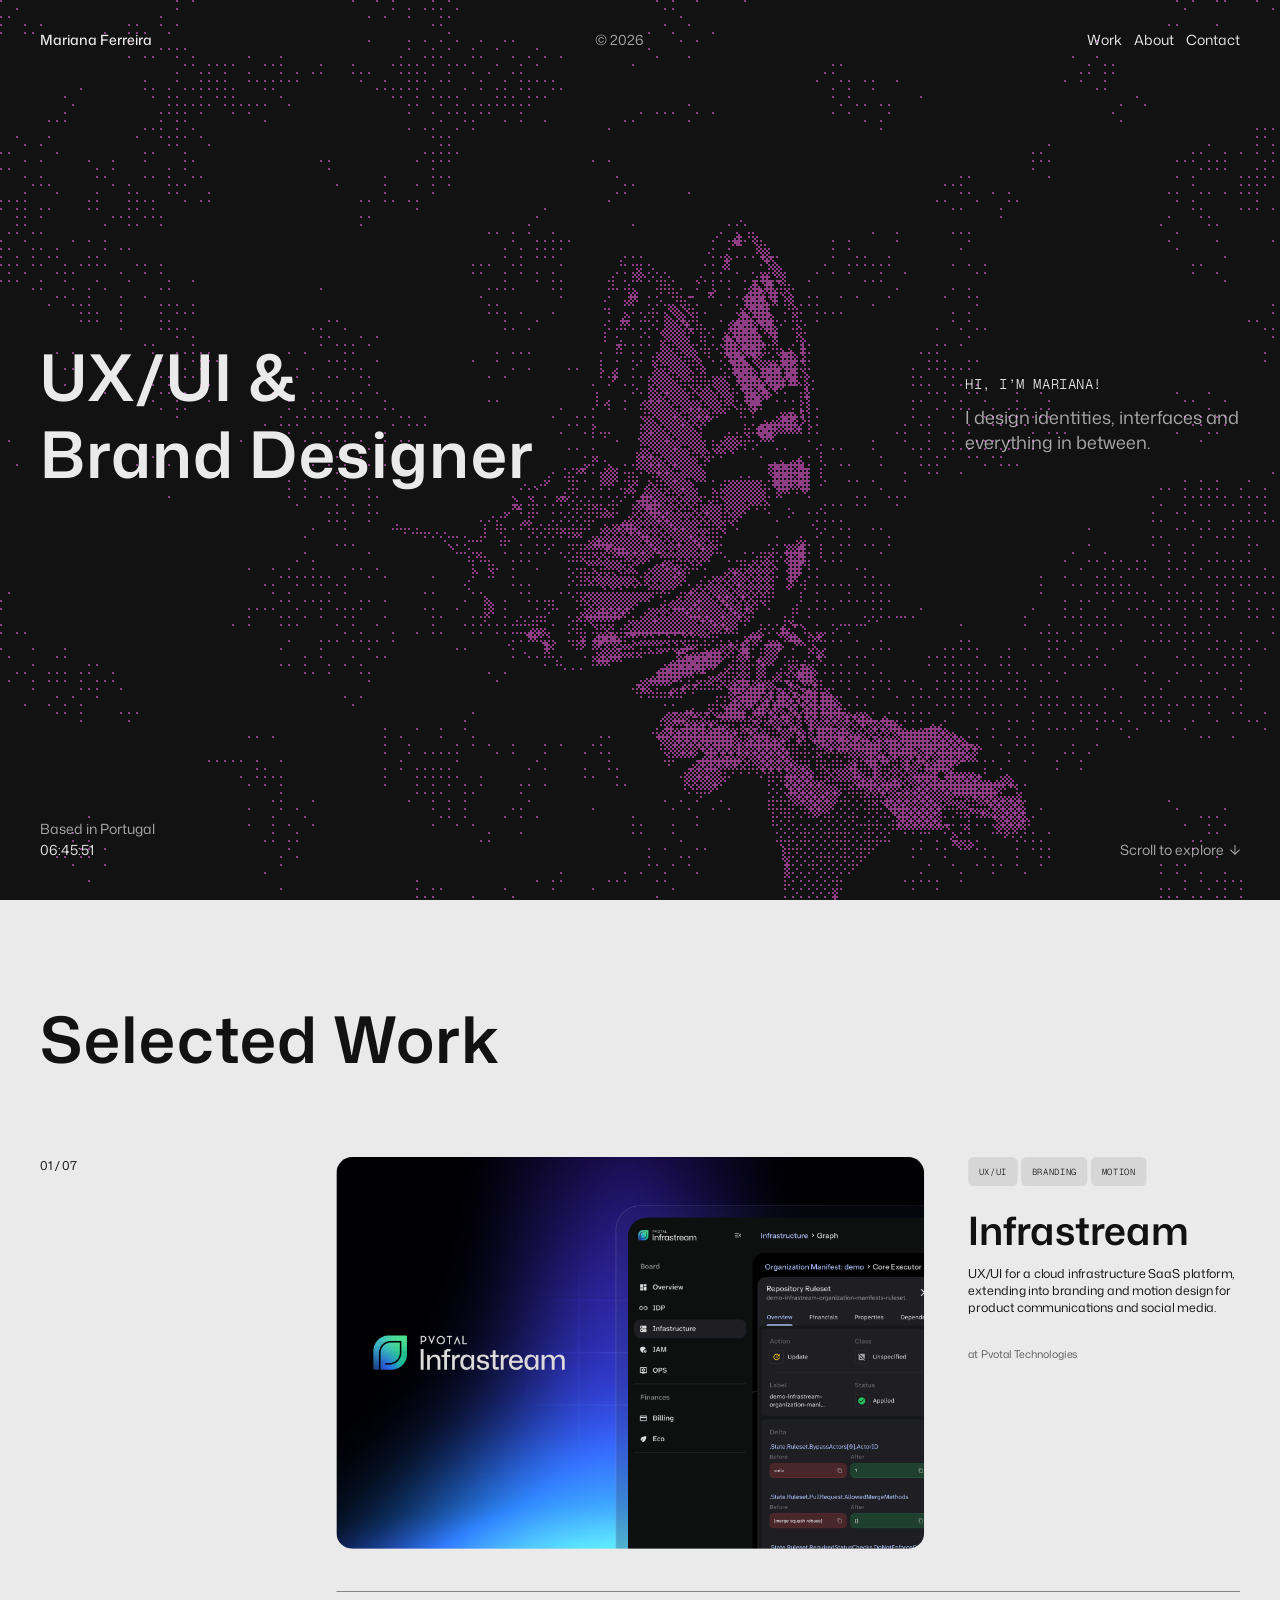
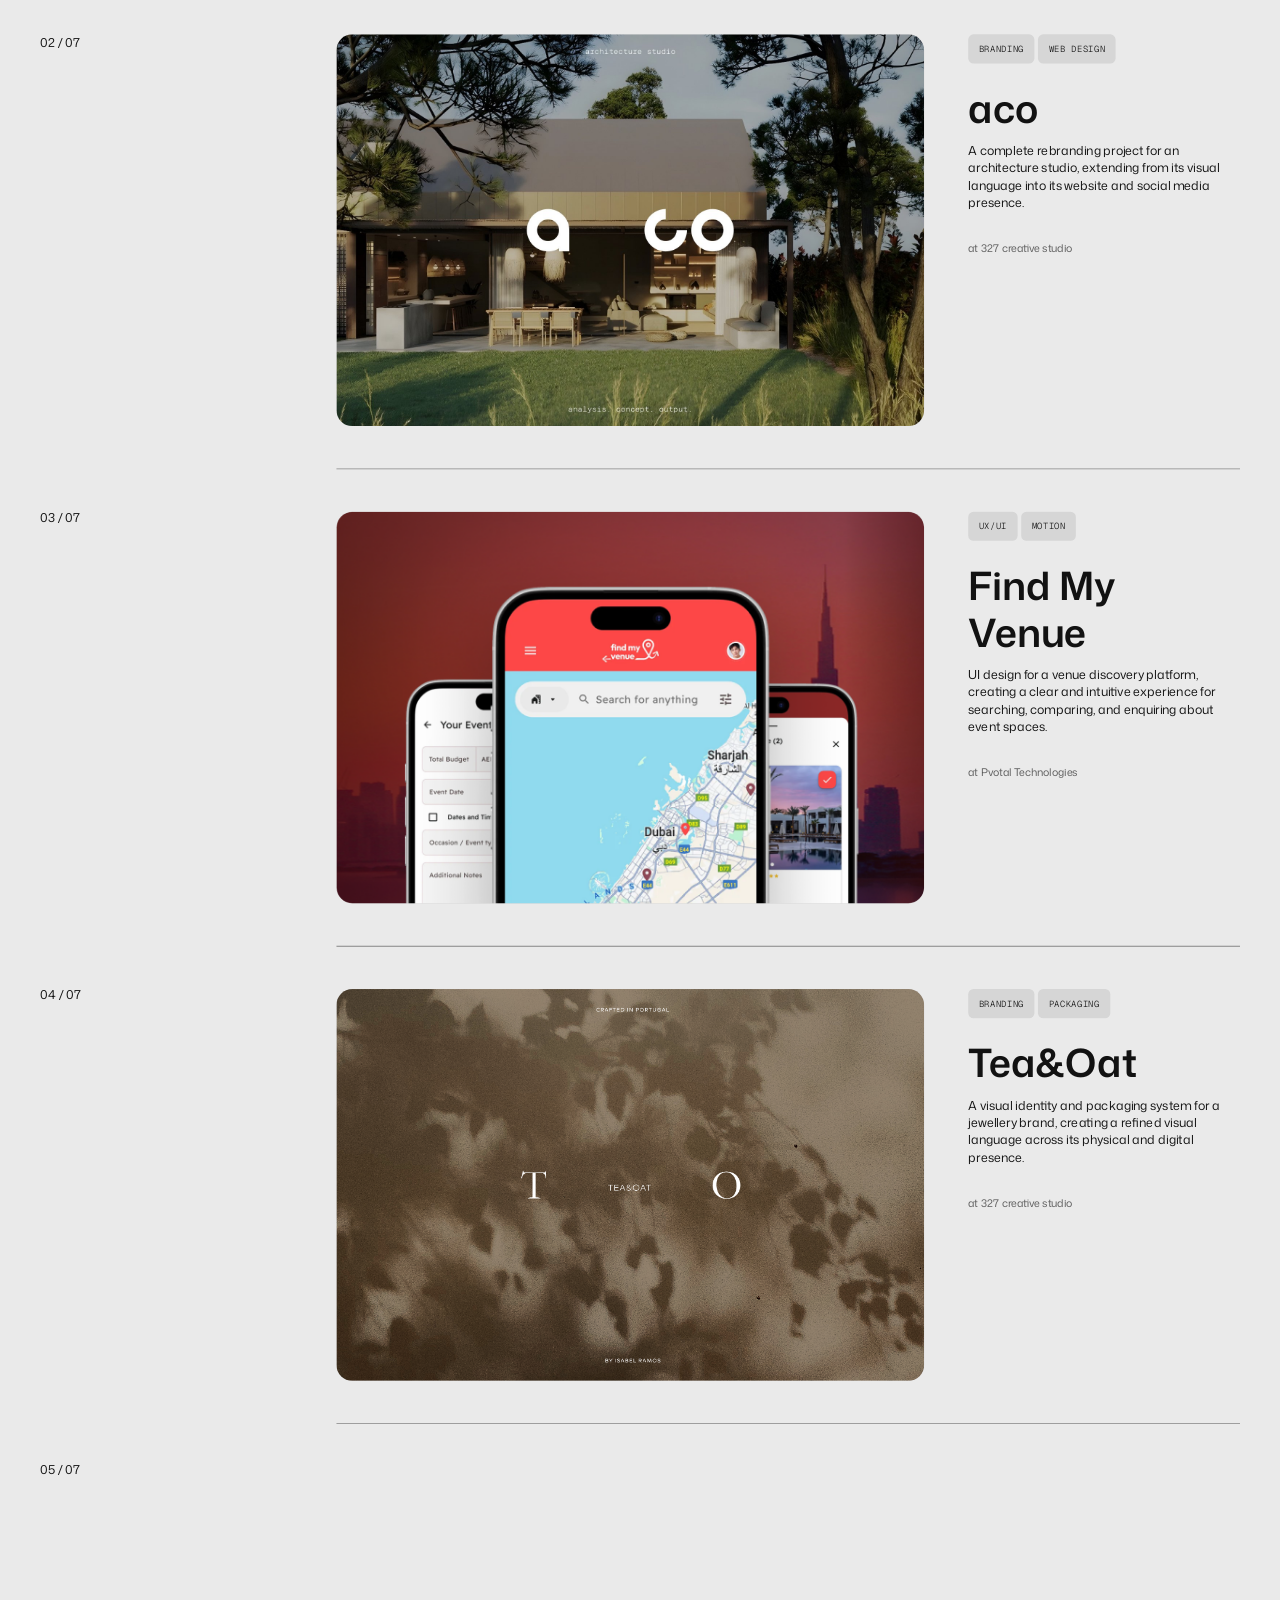
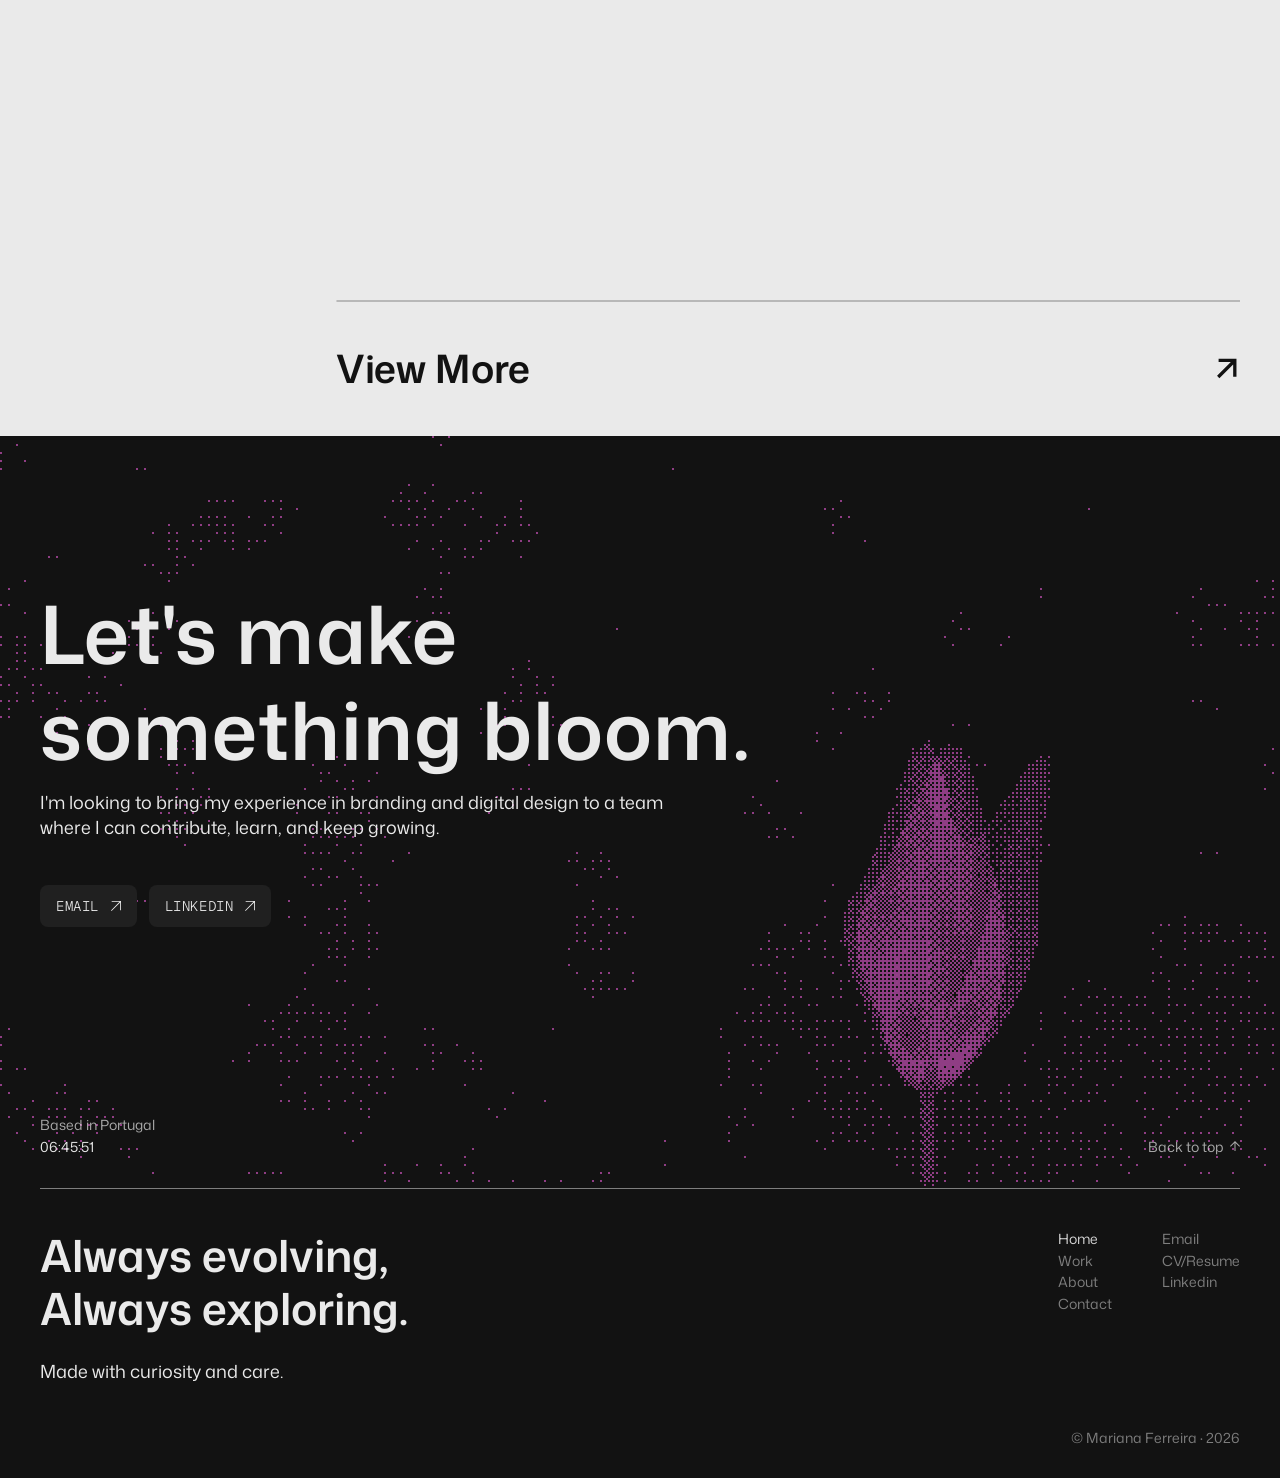
==== index.html @ 7189df2a "Turn footer menu links #9b3688 on hover All seven footer links (Home, Work, About, Contact, Email, C" ====
<!DOCTYPE html>
<html lang="en">
<head>
<meta charset="UTF-8">
<meta name="viewport" content="width=device-width, initial-scale=1">
<title>Mariana Ferreira — Portfolio 2026</title>
<link rel="icon" href="favicon.ico" sizes="any">
<link rel="icon" href="assets/favicon/favicon.svg" type="image/svg+xml">
<link rel="apple-touch-icon" href="assets/favicon/apple-touch-icon.png">
<link rel="preconnect" href="https://fonts.googleapis.com">
<link rel="preconnect" href="https://fonts.gstatic.com" crossorigin>
<link href="https://fonts.googleapis.com/css2?family=Mona+Sans:wdth,wght@100,300;100,400;100,500;100,600&family=Geist+Mono:wght@300&display=swap" rel="stylesheet">
<link rel="stylesheet" href="css/style.css?v=39">
</head>
<body>

<section class="hero">
  <canvas id="hero-canvas" aria-hidden="true"></canvas>

  <div class="hero__top">
    <nav class="nav">
      <a class="nav__name" href="index.html">Mariana Ferreira</a>
      <p class="nav__meta">© 2026</p>
      <div class="nav__links">
        <a href="work.html">Work</a>
        <a href="about.html">About</a>
        <a href="#contact">Contact</a>
      </div>
    </nav>

    <div class="intro">
      <h1 class="intro__title t-header-64">UX/UI &amp;<br>Brand Designer</h1>
      <div class="intro__aside">
        <p class="intro__tag t-tag-14">Hi, I&rsquo;m Mariana!</p>
        <p class="intro__blurb t-text-18">I design identities, interfaces and everything in between.</p>
      </div>
    </div>
  </div>

  <div class="bottom-bar">
    <div class="bottom-bar__place">
      <span>Based in Portugal</span>
      <span id="clock">23:09:35</span>
    </div>
    <a href="#work" class="bottom-bar__link">
      <span>Scroll to explore</span>
      <img src="assets/icons/arrow-down.svg?v=2" alt="">
    </a>
  </div>
</section>

<section class="selected-work-wrap" id="work">
  <div class="selected-work">
    <h2 class="selected-work__heading t-header-64">Selected Work</h2>

    <div class="work-grid-scale" id="workGridScale">
    <div class="work-grid" id="workGrid">
      <div class="work-grid__numbers" aria-hidden="true">
        <span class="work-grid__number t-text-14">01 / 07</span>
        <span class="work-grid__number t-text-14">02 / 07</span>
        <span class="work-grid__number t-text-14">03 / 07</span>
        <span class="work-grid__number t-text-14">04 / 07</span>
        <span class="work-grid__number t-text-14">05 / 07</span>
      </div>

      <div class="work-rows">

        <a class="project-row" href="work/infrastream.html">
          <div class="project-row__image">
            <img src="assets/images/projects/infrastream.png" alt="Infrastream product screens on a dark, blue-lit background">
          </div>
          <div class="project-row__body">
            <div class="project-row__tags">
              <span class="tag tag--light t-tag-10">UX/UI</span>
              <span class="tag tag--light t-tag-10">Branding</span>
              <span class="tag tag--light t-tag-10">Motion</span>
            </div>
            <div class="project-row__text">
              <h3 class="project-row__title t-title-44">Infrastream</h3>
              <p class="project-row__desc t-text-14">UX/UI for a cloud infrastructure SaaS platform, extending into branding and motion design for product communications and social media.</p>
            </div>
            <p class="project-row__client t-label-12">at Pvotal Technologies</p>
          </div>
        </a>

        <div class="line-divider line-divider--projects" role="presentation"></div>

        <a class="project-row" href="work/aco.html">
          <div class="project-row__image">
            <img src="assets/images/projects/aco.jpg" alt="aco architecture studio interior with logo overlay">
          </div>
          <div class="project-row__body">
            <div class="project-row__tags">
              <span class="tag tag--light t-tag-10">Branding</span>
              <span class="tag tag--light t-tag-10">Web Design</span>
            </div>
            <div class="project-row__text">
              <h3 class="project-row__title t-title-44">aco</h3>
              <p class="project-row__desc t-text-14">A complete rebranding project for an architecture studio, extending from its visual language into its website and social media presence.</p>
            </div>
            <p class="project-row__client t-label-12">at 327 creative studio</p>
          </div>
        </a>

        <div class="line-divider line-divider--projects" role="presentation"></div>

        <article class="project-row">
          <div class="project-row__image">
            <img src="assets/images/projects/find-my-venue-2.png" alt="Find My Venue app screens over a Dubai skyline">
          </div>
          <div class="project-row__body">
            <div class="project-row__tags">
              <span class="tag tag--light t-tag-10">UX/UI</span>
              <span class="tag tag--light t-tag-10">Motion</span>
            </div>
            <div class="project-row__text">
              <h3 class="project-row__title t-title-44">Find My Venue</h3>
              <p class="project-row__desc t-text-14">UI design for a venue discovery platform, creating a clear and intuitive experience for searching, comparing, and enquiring about event spaces.</p>
            </div>
            <p class="project-row__client t-label-12">at Pvotal Technologies</p>
          </div>
        </article>

        <div class="line-divider line-divider--projects" role="presentation"></div>

        <a class="project-row" href="work/tea-and-oat.html">
          <div class="project-row__image">
            <img src="assets/images/projects/tea-and-oat.png" alt="Tea&amp;Oat packaging among autumn leaves">
          </div>
          <div class="project-row__body">
            <div class="project-row__tags">
              <span class="tag tag--light t-tag-10">Branding</span>
              <span class="tag tag--light t-tag-10">Packaging</span>
            </div>
            <div class="project-row__text">
              <h3 class="project-row__title t-title-44">Tea&amp;Oat</h3>
              <p class="project-row__desc t-text-14">A visual identity and packaging system for a jewellery brand, creating a refined visual language across its physical and digital presence.</p>
            </div>
            <p class="project-row__client t-label-12">at 327 creative studio</p>
          </div>
        </a>

        <div class="line-divider line-divider--projects" role="presentation"></div>

        <article class="project-row">
          <div class="project-row__image">
            <img src="assets/images/projects/rugas.png" alt="Rugas olive oil brand over a Douro valley landscape">
          </div>
          <div class="project-row__body">
            <div class="project-row__tags">
              <span class="tag tag--light t-tag-10">Branding</span>
              <span class="tag tag--light t-tag-10">Web Design</span>
              <span class="tag tag--light t-tag-10">Packaging</span>
            </div>
            <div class="project-row__text">
              <h3 class="project-row__title t-title-44">Rugas</h3>
              <p class="project-row__desc t-text-14">A visual identity for a Douro olive oil brand, translating the character and heritage of its farm into a distinctive bottle design and digital presence.</p>
            </div>
            <p class="project-row__client t-label-12">at 327 creative studio</p>
          </div>
        </article>

        <div class="line-divider line-divider--projects" role="presentation"></div>

        <a href="work.html" class="view-more">
          <span class="t-title-44">View More</span>
          <img src="assets/icons/arrow-icon-dark.svg" alt="">
        </a>

      </div>
    </div>
    </div>
  </div>
</section>

<section class="cta-bloom" id="contact">
  <canvas id="contact-canvas" aria-hidden="true"></canvas>
  <div class="cta-bloom__copy">
    <div class="cta-bloom__text">
      <h2 class="cta-bloom__title t-display-80">Let&#39;s make something bloom.</h2>
      <p class="cta-bloom__body t-text-18">I&#39;m looking to bring my experience in branding and digital design to a team where I can contribute, learn, and keep growing.</p>
    </div>
    <div class="cta-bloom__actions">
      <a class="cta-button" href="mailto:mariana.sf.design@gmail.com" target="_blank">
        <span class="cta-button__label">Email</span>
        <img src="assets/icons/arrow-icon.svg?v=2" alt="">
      </a>
      <a class="cta-button" href="https://www.linkedin.com/in/mariana-ferreira15" target="_blank">
        <span class="cta-button__label">LinkedIn</span>
        <img src="assets/icons/arrow-icon.svg?v=2" alt="">
      </a>
    </div>
  </div>

  <div class="bottom-bar">
    <div class="bottom-bar__place">
      <span>Based in Portugal</span>
      <span class="js-clock">23:09:35</span>
    </div>
    <button type="button" class="bottom-bar__link bottom-bar__link--up js-back-to-top">
      <span>Back to top</span>
      <img src="assets/icons/arrow-down.svg?v=2" alt="">
    </button>
  </div>
</section>

<footer class="site-footer">
  <div class="line-divider" style="border-top: 0.7px solid var(--light-opacity-50);" role="presentation"></div>

  <div class="site-footer__top">
    <div class="site-footer__heading">
      <h2 class="t-title-44">Always evolving,<br>Always exploring.</h2>
      <p class="t-text-18">Made with curiosity and care.</p>
    </div>

    <div class="site-footer__menus">
      <ul class="menu-list t-text-14">
        <li><a href="index.html" class="is-current">Home</a></li>
        <li><a href="work.html">Work</a></li>
        <li><a href="about.html">About</a></li>
        <li><a href="#contact">Contact</a></li>
      </ul>
      <ul class="menu-list t-text-14">
        <li><a href="mailto:mariana.sf.design@gmail.com" target="_blank">Email</a></li>
        <li><a href="https://drive.google.com/file/d/11VCMJUcz3bLyp9auznkshpkdH8lRxIy2/view?usp=sharing" target="_blank">CV/Resume</a></li>
        <li><a href="https://www.linkedin.com/in/mariana-ferreira15" target="_blank">Linkedin</a></li>
      </ul>
    </div>
  </div>

  <p class="site-footer__copyright t-text-14">© Mariana Ferreira · 2026</p>
</footer>

<script>
  const clocks = [document.getElementById('clock'), document.querySelector('.js-clock')];
  const tick = () => {
    const time = new Intl.DateTimeFormat('en-GB', {
      timeZone: 'Europe/Lisbon', hour: '2-digit', minute: '2-digit', second: '2-digit', hour12: false
    }).format(new Date());
    clocks.forEach(el => { if (el) el.textContent = time; });
  };
  tick();
  setInterval(tick, 1000);

  document.querySelector('.js-back-to-top').addEventListener('click', () => {
    window.scrollTo({ top: 0, behavior: 'smooth' });
  });

  // Below 1340px the Selected Work grid (numbers + image + text + tags) is scaled
  // down as one fixed-proportion unit rather than letting the image and text column
  // shrink independently — this guarantees the tag row never wraps to a second line
  // and every gap/font-size stays in the exact ratio Figma specifies at any width.
  const GRID_REFERENCE_WIDTH = 1360;
  const scaleWrap = document.getElementById('workGridScale');
  const grid = document.getElementById('workGrid');
  function updateWorkGridScale() {
    if (!scaleWrap || !grid) return;
    if (window.innerWidth <= 900) {
      grid.style.transform = '';
      scaleWrap.style.height = '';
      return;
    }
    const scale = Math.min(1, scaleWrap.clientWidth / GRID_REFERENCE_WIDTH);
    grid.style.transform = `scale(${scale})`;
    scaleWrap.style.height = (grid.offsetHeight * scale) + 'px';
  }
  updateWorkGridScale();
  window.addEventListener('resize', updateWorkGridScale);
  window.addEventListener('load', updateWorkGridScale);
</script>

<script src="js/dither-filter.js?v=14"></script>
<script src="js/dither-brand.js?v=1"></script>
<script>
  DitherFilter.mount(Object.assign({}, DITHER_BRAND, {
    canvas: '#hero-canvas',
    src: 'assets/hero/butterfly-flutter.png',
    sprite: { frames: 85, cols: 10, rows: 9 },
    duration: 5316,
    loop: false,
    placement: { x: 0.63, y: 1, anchorY: 1, size: 1.18 },
    // the butterfly sits low, so the field behind it starts a little denser at the
    // top and thins toward the bottom to even out the overall balance
    background: Object.assign({}, DITHER_BRAND.background, { from: 0.012, to: 0.008 })
  }));

  // The contact section is near the bottom of the page: the lily must wait for the
  // visitor, or it would bloom and finish before anyone got there. Mount now (the
  // background texture shows from the start), hold the lily unseen, and play it once
  // most of the section is on screen.
  const contactBloom = DitherFilter.mount(Object.assign({}, DITHER_BRAND, {
    canvas: '#contact-canvas',
    src: 'assets/contact/lily-bloom-alpha.png',
    sprite: { frames: 44, cols: 11, rows: 4 },
    duration: 9000,
    loop: false,
    autoplay: false,
    // lower right, stem running off the bottom edge (lifted and extended by 20% of the
    // frame height so the bloom sits a little higher), clear of the text
    placement: { x: 0.74, y: 1, anchorY: 1, size: 0.8, stemExtend: 0.2 },
    // the lily's depth: the two petals standing behind thinned, the stem firmed up
    shape: (u, v) => {
      const V = v - 0.08;
      const cl = (n) => n < 0 ? 0 : n > 1 ? 1 : n;
      const back = Math.pow(cl(-V / 0.60), 0.9) * Math.pow(cl(Math.abs(u) / 0.70), 0.9);
      const stem = cl(V / 0.42) * cl(1 - Math.abs(u) / 0.24);
      return { gain: 1 - 0.88 * back + 0.60 * stem };
    }
  }));

  const contactObserver = new IntersectionObserver((entries) => {
    if (!entries.some((e) => e.isIntersecting)) return;
    contactObserver.disconnect();
    contactBloom.play();
  }, { threshold: 0.6 });
  contactObserver.observe(document.getElementById('contact'));
</script>
<script src="js/reveal.js?v=1"></script>
</body>
</html>
---- css/style.css ----
/* ==========================================================================
   Design tokens — verified against Figma (RutyLWlSN3UfKS1c5IpxUp)
   ========================================================================== */
:root {
  --background-dark: #121212;
  --background-light: #eaeaea;
  --button-primary-dark: #202020;
  --button-secondary-dark: #343434;
  --button-primary-light: #d6d6d6;

  --light-opacity-70: rgba(234, 234, 234, 0.7);
  --light-opacity-50: rgba(234, 234, 234, 0.5);
  --dark-opacity-70: rgba(32, 32, 32, 0.7);
  --dark-opacity-50: rgba(32, 32, 32, 0.5);

  --page-gutter: 40px;
  --content-max: 1340px;
}

* { box-sizing: border-box; }

html, body {
  margin: 0;
  padding: 0;
  background: var(--background-dark);
  color: var(--background-light);
  font-family: 'Mona Sans', system-ui, sans-serif;
  font-variation-settings: 'wdth' 100;
  -webkit-font-smoothing: antialiased;
}

img { max-width: 100%; display: block; }
a { color: inherit; }

/* ==========================================================================
   Typography — the 8 verified text styles + the one-off CTA headline
   ========================================================================== */
.t-header-64 { font-weight: 600; font-size: 64px; line-height: 1.2; letter-spacing: 1px; text-box-trim: trim-both; text-box-edge: cap alphabetic; }
.t-title-44  { font-weight: 600; font-size: 44px; line-height: 1.2; letter-spacing: 0; text-box-trim: trim-both; text-box-edge: cap alphabetic; }
.t-title-18  { font-weight: 600; font-size: 18px; line-height: 1.4; letter-spacing: 0; }
.t-text-18   { font-weight: 400; font-size: 18px; line-height: 1.4; letter-spacing: 0; }
.t-text-14   { font-weight: 400; font-size: 14px; line-height: 1.4; letter-spacing: 0; }
.t-text-small-12 { font-weight: 400; font-size: 12px; line-height: 1.4; letter-spacing: 0; }
.t-label-12  { font-weight: 400; font-size: 12px; line-height: 1.2; letter-spacing: 0; }
.t-tag-14    { font-family: 'Geist Mono', ui-monospace, monospace; font-weight: 300; font-size: 14px; line-height: normal; letter-spacing: 0.56px; text-transform: uppercase; }
.t-tag-10    { font-family: 'Geist Mono', ui-monospace, monospace; font-weight: 300; font-size: 10px; line-height: normal; letter-spacing: 0.4px; text-transform: uppercase; }
/* one-off: only used by the "Let's make something bloom." CTA, not a named Figma style */
.t-display-80 { font-weight: 600; font-size: 80px; line-height: 1.2; letter-spacing: 0.8px; }

/* ==========================================================================
   Layout shell
   ========================================================================== */
.page { background: var(--background-dark); }

.container {
  max-width: var(--content-max);
  margin: 0 auto;
  padding: 0 var(--page-gutter);
}

/* ==========================================================================
   Nav bar
   ========================================================================== */
.nav {
  display: flex;
  align-items: center;
  justify-content: space-between;
  width: 100%;
  padding: 30px 40px 40px;
}
.nav__name { margin: 0; font-weight: 500; font-size: 14px; line-height: 1.4; text-decoration: none; }
.nav__links { display: flex; gap: 12px; align-items: center; font-weight: 400; font-size: 14px; line-height: 1.4; }
.nav__links a { text-decoration: none; white-space: nowrap; transition: color 0.15s ease; }
.nav__links a[aria-current="page"] { font-weight: 500; }
.nav__links a:hover { color: #9b3688; }
.nav__meta { margin: 0; font-weight: 400; font-size: 14px; line-height: 1.4; text-align: right; white-space: nowrap; color: var(--light-opacity-70); }

@media (max-width: 900px) {
  .nav { padding: 24px; }
  .nav__meta { display: none; }
}

/* ==========================================================================
   Bottom bar (place/time + scroll or back-to-top) — reused in hero + CTA
   ========================================================================== */
.bottom-bar {
  display: flex;
  align-items: flex-end;
  justify-content: space-between;
  width: 100%;
}
.bottom-bar__place {
  display: flex;
  flex-direction: column;
  gap: 2px;
  align-items: flex-start;
  font-weight: 400;
  font-size: 14px;
  line-height: 1.4;
}
.bottom-bar__place span:first-child { color: var(--light-opacity-70); }
.bottom-bar__link {
  display: flex;
  gap: 6px;
  align-items: center;
  font-weight: 400;
  font-size: 14px;
  line-height: 1.4;
  color: var(--light-opacity-70);
  text-decoration: none;
  background: none;
  border: none;
  cursor: pointer;
  padding: 0;
  font-family: inherit;
}
.bottom-bar__link img { width: 10px; height: 10px; transition: transform 0.2s ease; }
.bottom-bar__link--up img { transform: rotate(180deg); }
/* hover: arrow slides from vertically centred to the text's far edge (Figma bottom-bar variants), 4.8px = (19.6px line - 10px arrow) / 2 */
.bottom-bar__link:hover img { transform: translateY(4.8px); }
.bottom-bar__link--up:hover img { transform: rotate(180deg) translateY(4.8px); }

/* ==========================================================================
   Hero
   ========================================================================== */
.hero {
  position: relative;
  width: 100%;
  min-height: 100vh;
  padding: 30px 40px 40px;
  display: flex;
  flex-direction: column;
  align-items: flex-start;
  justify-content: space-between;
  overflow: hidden;
  background: var(--background-dark);
}
#hero-canvas {
  position: absolute;
  top: 0;
  left: 0;
  display: block;
  pointer-events: none;
  image-rendering: pixelated;
  z-index: 0;
}
.hero > *:not(#hero-canvas) { position: relative; z-index: 1; }

.hero__top {
  display: flex;
  flex-direction: column;
  gap: 288.9px;
  align-items: flex-start;
  width: 100%;
}
.hero .nav { padding: 0; }

.intro {
  display: flex;
  align-items: center;
  justify-content: space-between;
  width: 100%;
}
.intro__title {
  margin: 0;
  width: 553px;
  word-break: break-word;
}
.intro__aside {
  display: flex;
  flex-direction: column;
  gap: 12px;
  align-items: flex-start;
  justify-content: center;
  width: 275px;
}
.intro__tag {
  margin: 0;
  color: var(--background-light);
  text-box-trim: trim-both;
  text-box-edge: cap alphabetic;
}
.intro__blurb {
  margin: 0;
  width: 275px;
  color: var(--light-opacity-70);
}

@media (max-width: 900px) {
  .hero { padding: 24px; }
  .hero__top { gap: 120px; }
  .intro { flex-direction: column; align-items: flex-start; gap: 40px; }
  .intro__title { width: 100%; font-size: 40px; }
}

/* ==========================================================================
   Tags / buttons
   ========================================================================== */
.tag {
  display: inline-block;
  text-align: center;
  padding: 10px 12px;
  border-radius: 6px;
  background: var(--button-primary-dark);
  color: var(--background-light);
  text-box-trim: trim-both;
  text-box-edge: cap alphabetic;
}
.tag--light { background: var(--button-primary-light); color: #121212; }

.cta-button {
  display: inline-flex;
  align-items: center;
  gap: 12px;
  padding: 12px 16px;
  border-radius: 8px;
  background: var(--button-primary-dark);
  color: var(--background-light);
  text-decoration: none;
  font-family: 'Geist Mono', ui-monospace, monospace;
  font-weight: 300;
  font-size: 14px;
  letter-spacing: 0.56px;
  text-transform: uppercase;
  transition: background-color 0.15s ease;
}
.cta-button:hover { background: #9b3688; }
.cta-button__label { display: block; text-box-trim: trim-both; text-box-edge: cap alphabetic; }
.cta-button img { width: 10px; height: 10px; }

/* ==========================================================================
   Selected Work
   ========================================================================== */
.selected-work { padding: 100px 40px 0; }
.selected-work__heading { margin: 0 0 80px; color: #121212; background: var(--background-light); }

/* the whole Selected Work section sits on the light background per Figma's
   "projects-light" frame, while the hero above and everything below stays dark */
.selected-work-wrap { background: var(--background-light); color: #121212; }

/* Below its 1340px reference width, the whole grid (numbers + rows) is
   scaled down as one unit via JS (see index.html) instead of letting the
   image and text column shrink independently — this keeps every internal
   proportion (including the tag row, which must never wrap) identical to
   the Figma design at any size. .work-grid-scale is the fixed-height
   viewport JS resizes; .work-grid is the fixed-width content it scales. */
.work-grid-scale { position: relative; overflow: hidden; }
.work-grid {
  display: flex;
  gap: 50px;
  align-items: flex-start;
  width: 1360px;
  transform-origin: top left;
}
.work-grid__numbers {
  width: 286px;
  display: flex;
  flex-direction: column;
  gap: 520px;
  flex-shrink: 0;
}
.work-grid__number { margin: 0; color: #121212; white-space: nowrap; }

.work-rows {
  flex: 1;
  display: flex;
  flex-direction: column;
  min-width: 0;
}

.project-row {
  display: flex;
  gap: 50px;
  align-items: flex-start;
  padding: 48px 0;
  text-decoration: none;
}
.project-row:first-child { padding-top: 0; }
.project-row__image {
  position: relative;
  width: 666px;
  height: 444px;
  flex-shrink: 0;
  border-radius: 18px;
  overflow: hidden;
  background: var(--button-primary-light);
}
.project-row__image img {
  position: absolute;
  inset: 0;
  width: 100%;
  height: 100%;
  object-fit: cover;
}
.project-row__body {
  display: flex;
  flex: 1;
  flex-direction: column;
  gap: 24px;
  min-width: 0;
}
.project-row__tags { display: flex; gap: 4px; align-items: center; flex-wrap: nowrap; }
.project-row__text { display: flex; flex-direction: column; gap: 12px; }
.project-row__title { margin: 0; color: #121212; }
.project-row__desc { margin: 0; color: #121212; }
.project-row__client { color: var(--dark-opacity-70); white-space: nowrap; }

.line-divider { width: 100%; height: 1px; }
.line-divider--projects { border-top: 0.7px solid var(--dark-opacity-50); }

.view-more {
  display: flex;
  align-items: center;
  justify-content: space-between;
  padding: 50px 0 50px;
  text-decoration: none;
  color: #121212;
}
.view-more img { width: 30px; height: 30px; }

@media (max-width: 900px) {
  .work-grid-scale { height: auto !important; }
  .work-grid { transform: none !important; width: 100%; flex-direction: column; }
  .work-grid__numbers { display: none; }
  .project-row { flex-direction: column; }
  .project-row__image { width: 100%; height: auto; aspect-ratio: 666 / 444; }
}

/* ==========================================================================
   CTA — "Let's make something bloom."
   ========================================================================== */
.cta-bloom {
  position: relative;
  overflow: hidden;
  min-height: 750px;
  background: var(--background-dark);
  padding: 150px 40px 30px;
  display: flex;
  flex-direction: column;
  justify-content: space-between;
  gap: 100px;
}
#contact-canvas {
  position: absolute;
  top: 0;
  left: 0;
  display: block;
  pointer-events: none;
  image-rendering: pixelated;
  z-index: 0;
}
.cta-bloom > *:not(#contact-canvas) { position: relative; z-index: 1; }
.cta-bloom__copy { display: flex; flex-direction: column; gap: 44px; max-width: 778px; }
.cta-bloom__text { display: flex; flex-direction: column; gap: 12px; }
.cta-bloom__title { margin: 0; }
.cta-bloom__body { margin: 0; max-width: 663px; }
.cta-bloom__actions { display: flex; gap: 12px; }

@media (max-width: 900px) {
  .cta-bloom { padding: 100px 24px 24px; gap: 100px; }
  .t-display-80 { font-size: 48px; }
}

/* ==========================================================================
   Work page
   ========================================================================== */
.work-body { display: flex; gap: 50px; padding: 80px 40px 100px; align-items: start; }

.work-info { width: 286px; flex-shrink: 0; display: flex; flex-direction: column; gap: 44px; }
.work-info__text { display: flex; flex-direction: column; gap: 20px; }
.work-info__title, .work-info__desc { margin: 0; color: var(--background-light); }

.work-filters { display: flex; flex-direction: column; gap: 12px; }
.filter-tag {
  display: inline-block;
  padding: 12px 16px;
  border-radius: 8px;
  background: var(--button-primary-dark);
  color: var(--background-light);
  border: none;
  cursor: pointer;
  text-align: center;
  text-box-trim: trim-both;
  text-box-edge: cap alphabetic;
  width: fit-content;
  transition: background-color 0.15s ease;
}
.filter-tag.is-active { background: var(--button-secondary-dark); }
.filter-tag:hover { background: #9b3688; }

.work-card[hidden] { display: none; }

.work-grid-2col {
  flex: 1;
  display: grid;
  grid-template-columns: 1fr 1fr;
  column-gap: 24px;
  row-gap: 50px;
  min-width: 0;
}

.work-card { display: flex; flex-direction: column; gap: 36px; text-decoration: none; }
.work-card__image { width: 100%; aspect-ratio: 490 / 565; border-radius: 18px; overflow: hidden; }
.work-card__image img { width: 100%; height: 100%; object-fit: cover; }
.work-card__body { display: flex; flex-direction: column; gap: 24px; }
.work-card__text { display: flex; flex-direction: column; gap: 12px; }
.work-card__title, .work-card__desc { margin: 0; color: var(--background-light); }
.work-card__tags { display: flex; gap: 4px; flex-wrap: wrap; }

@media (max-width: 900px) {
  .work-body { flex-direction: column; padding: 48px 24px 60px; }
  .work-info { width: 100%; }
  .work-filters { flex-direction: row; flex-wrap: wrap; }
  .work-grid-2col { grid-template-columns: 1fr; width: 100%; }
}

/* ==========================================================================
   About page
   ========================================================================== */
.t-label-small-10 { font-weight: 400; font-size: 10px; line-height: normal; letter-spacing: 0; }

.about-body { display: flex; gap: 50px; padding: 80px 40px 80px; align-items: start; }

.about-info { width: 286px; flex-shrink: 0; display: flex; flex-direction: column; gap: 44px; }
.about-info__text { display: flex; flex-direction: column; gap: 20px; }
.about-info__text p, .about-info__text h1 { margin: 0; color: var(--background-light); }

.about-info__meta { display: flex; flex-direction: column; gap: 24px; }
.about-meta-row { display: flex; gap: 12px; align-items: start; }
.about-meta-row__label { width: 63px; flex-shrink: 0; color: var(--light-opacity-70); }
.about-meta-row__entries { display: flex; flex-direction: column; gap: 12px; }
.about-meta-entry { display: flex; flex-direction: column; gap: 2px; }
.about-meta-entry__name { color: var(--background-light); }
.about-meta-entry__date { color: var(--light-opacity-70); }

.about-photos { flex: 1; display: flex; flex-direction: column; gap: 24px; min-width: 0; }
.about-photos__row { display: flex; gap: 24px; }
.about-photos__row img, .about-photos > img { border-radius: 18px; width: 100%; height: 565px; object-fit: cover; }
.about-photos img.is-bottom { object-position: bottom; }
.about-photos__row > div { flex: 1; min-width: 0; }

@media (max-width: 900px) {
  .about-body { flex-direction: column; padding: 48px 24px 60px; }
  .about-info { width: 100%; }
  .about-photos__row { flex-direction: column; }
  .about-photos__row img, .about-photos > img { height: auto; aspect-ratio: 490 / 565; }
}

/* ==========================================================================
   Project detail pages (case studies) — shared by every /work/<slug>.html
   ========================================================================== */
.project-detail__body { display: flex; gap: 50px; padding: 80px 40px 100px; align-items: start; }

.project-detail__info { width: 286px; flex-shrink: 0; display: flex; flex-direction: column; gap: 44px; }
.project-detail__title { margin: 0 0 20px; color: var(--background-light); }
.project-detail__bio { display: flex; flex-direction: column; gap: 14px; }
.project-detail__bio p { margin: 0; color: var(--background-light); }
.project-detail__bio a { color: inherit; text-decoration: underline dotted; text-decoration-color: #9b3688; text-decoration-thickness: 2px; text-underline-offset: 3px; }

.project-detail__meta { display: flex; flex-direction: column; gap: 12px; width: 100%; }
.project-detail__meta-row { display: flex; gap: 12px; align-items: center; }
.project-detail__meta-label { width: 56px; flex-shrink: 0; color: var(--light-opacity-70); }
.project-detail__meta-value { color: var(--background-light); }

.project-detail__gallery { flex: 1; display: flex; flex-direction: column; gap: 24px; min-width: 0; }
.project-detail__img { width: 100%; aspect-ratio: 1004 / 565; border-radius: 18px; overflow: hidden; background: var(--button-primary-dark); }
.project-detail__img img, .project-detail__img video { width: 100%; height: 100%; object-fit: cover; display: block; }
.project-detail__pair { display: flex; gap: 24px; }
/* Named class (not a > div child selector) so this styling — border-radius
   included — still applies when the lightbox clones one of these into a
   different parent. */
.project-detail__pair-item { flex: 1; min-width: 0; aspect-ratio: 490 / 565; border-radius: 18px; overflow: hidden; }
.project-detail__pair-item img { width: 100%; height: 100%; object-fit: cover; display: block; }

/* Autoplaying crossfade variant of a pair — reproduces a Figma prototype
   interaction (Frame 2147225957: After delay 1s -> Change to Variant2,
   Smart animate, 600ms) where both cards in the pair swap between their
   "Default" and "Variant2" screenshots together, looping indefinitely.
   Driven by the inline script in work/infrastream.html via [data-loop-state]. */
.project-detail__pair-item--loop { position: relative; }
.project-detail__pair-item--loop img { position: absolute; inset: 0; opacity: 0; transition: opacity 0.6s ease-in-out; }
.project-detail__pair-item--loop img.is-default { position: relative; opacity: 1; }
.project-detail__pair--loop[data-loop-state="variant2"] .is-default { opacity: 0; }
.project-detail__pair--loop[data-loop-state="variant2"] .is-variant2 { opacity: 1; }

@media (prefers-reduced-motion: reduce) {
  .project-detail__pair-item--loop img { transition: none; }
}

.project-detail__note { display: flex; gap: 24px; padding: 20px 24px; }
.project-detail__note-label { width: 200px; flex-shrink: 0; margin: 0; color: var(--background-light); }
.project-detail__note-body { flex: 1; display: flex; flex-direction: column; gap: 24px; margin: 0; color: var(--background-light); }
.project-detail__note-body p { margin: 0; }

@media (max-width: 900px) {
  .project-detail__body { flex-direction: column; padding: 48px 24px 60px; }
  .project-detail__info { width: 100%; }
  .project-detail__pair { flex-direction: column; }
  .project-detail__note { flex-direction: column; gap: 8px; padding: 16px 0; }
  .project-detail__note-label { width: 100%; }
}

/* ==========================================================================
   Lightbox — click-to-zoom for project detail gallery images
   ========================================================================== */
.project-detail__gallery img { cursor: zoom-in; }

.lightbox {
  position: fixed;
  inset: 0;
  z-index: 1000;
  display: flex;
  align-items: center;
  justify-content: center;
  padding: 40px;
  background: var(--background-dark);
  cursor: zoom-out;
  opacity: 0;
  visibility: hidden;
  transition: opacity 0.2s ease;
}
.lightbox.is-open { opacity: 1; visibility: visible; }

/* .lightbox__frame is a live clone of the clicked container (image-project /
   pair-half div), so it reproduces that exact crop, background and border
   radius — just scaled up — instead of swapping in a different, uncropped
   view of the raw source file. Sizing (width/height in px) is computed in
   JS to preserve its aspect ratio within the viewport. */
.lightbox__frame {
  flex: none !important;
  min-width: 0 !important;
  box-shadow: 0 20px 60px rgba(0, 0, 0, 0.5);
  transform: scale(0.96);
  transition: transform 0.2s ease;
  cursor: zoom-out;
}
.lightbox.is-open .lightbox__frame { transform: scale(1); }
.lightbox__close {
  position: absolute;
  top: 24px;
  right: 32px;
  width: 40px;
  height: 40px;
  border: none;
  border-radius: 50%;
  background: var(--button-primary-dark);
  color: var(--background-light);
  font-size: 22px;
  line-height: 1;
  cursor: pointer;
  display: flex;
  align-items: center;
  justify-content: center;
}
.lightbox__close:hover { background: var(--button-secondary-dark); }

@media (max-width: 900px) {
  .lightbox { padding: 16px; }
  .lightbox__close { top: 12px; right: 12px; }
}

/* ==========================================================================
   Scroll reveal — fade + rise on scroll, applied via js/reveal.js
   ========================================================================== */
.reveal {
  opacity: 0;
  transform: translateY(22px);
  transition: opacity 1s cubic-bezier(0.22, 1, 0.36, 1), transform 1s cubic-bezier(0.22, 1, 0.36, 1);
}
.reveal.is-visible { opacity: 1; transform: none; }

@media (prefers-reduced-motion: reduce) {
  .reveal { opacity: 1; transform: none; transition: none; }
}

/* ==========================================================================
   Site footer
   ========================================================================== */
.site-footer { background: var(--background-dark); padding: 2px 40px 30px; }
.site-footer__top { display: flex; align-items: flex-start; justify-content: space-between; gap: 50px; padding-top: 40px; }
.site-footer__heading { display: flex; flex-direction: column; gap: 24px; max-width: 613px; }
.site-footer__heading h2, .site-footer__heading p { margin: 0; }
.site-footer__menus { display: flex; gap: 50px; }
.menu-list { display: flex; flex-direction: column; gap: 2px; list-style: none; margin: 0; padding: 0; }
.menu-list a { text-decoration: none; transition: color 0.15s ease; }
.menu-list a.is-current { color: var(--button-primary-light); }
.menu-list a:not(.is-current) { color: var(--light-opacity-50); }
.menu-list a:hover { color: #9b3688; }
.site-footer__copyright { color: var(--light-opacity-50); margin: 44px 0 0; text-align: right; }

@media (max-width: 900px) {
  .site-footer__top { flex-direction: column; gap: 32px; }
  .site-footer__menus { gap: 32px; }
}
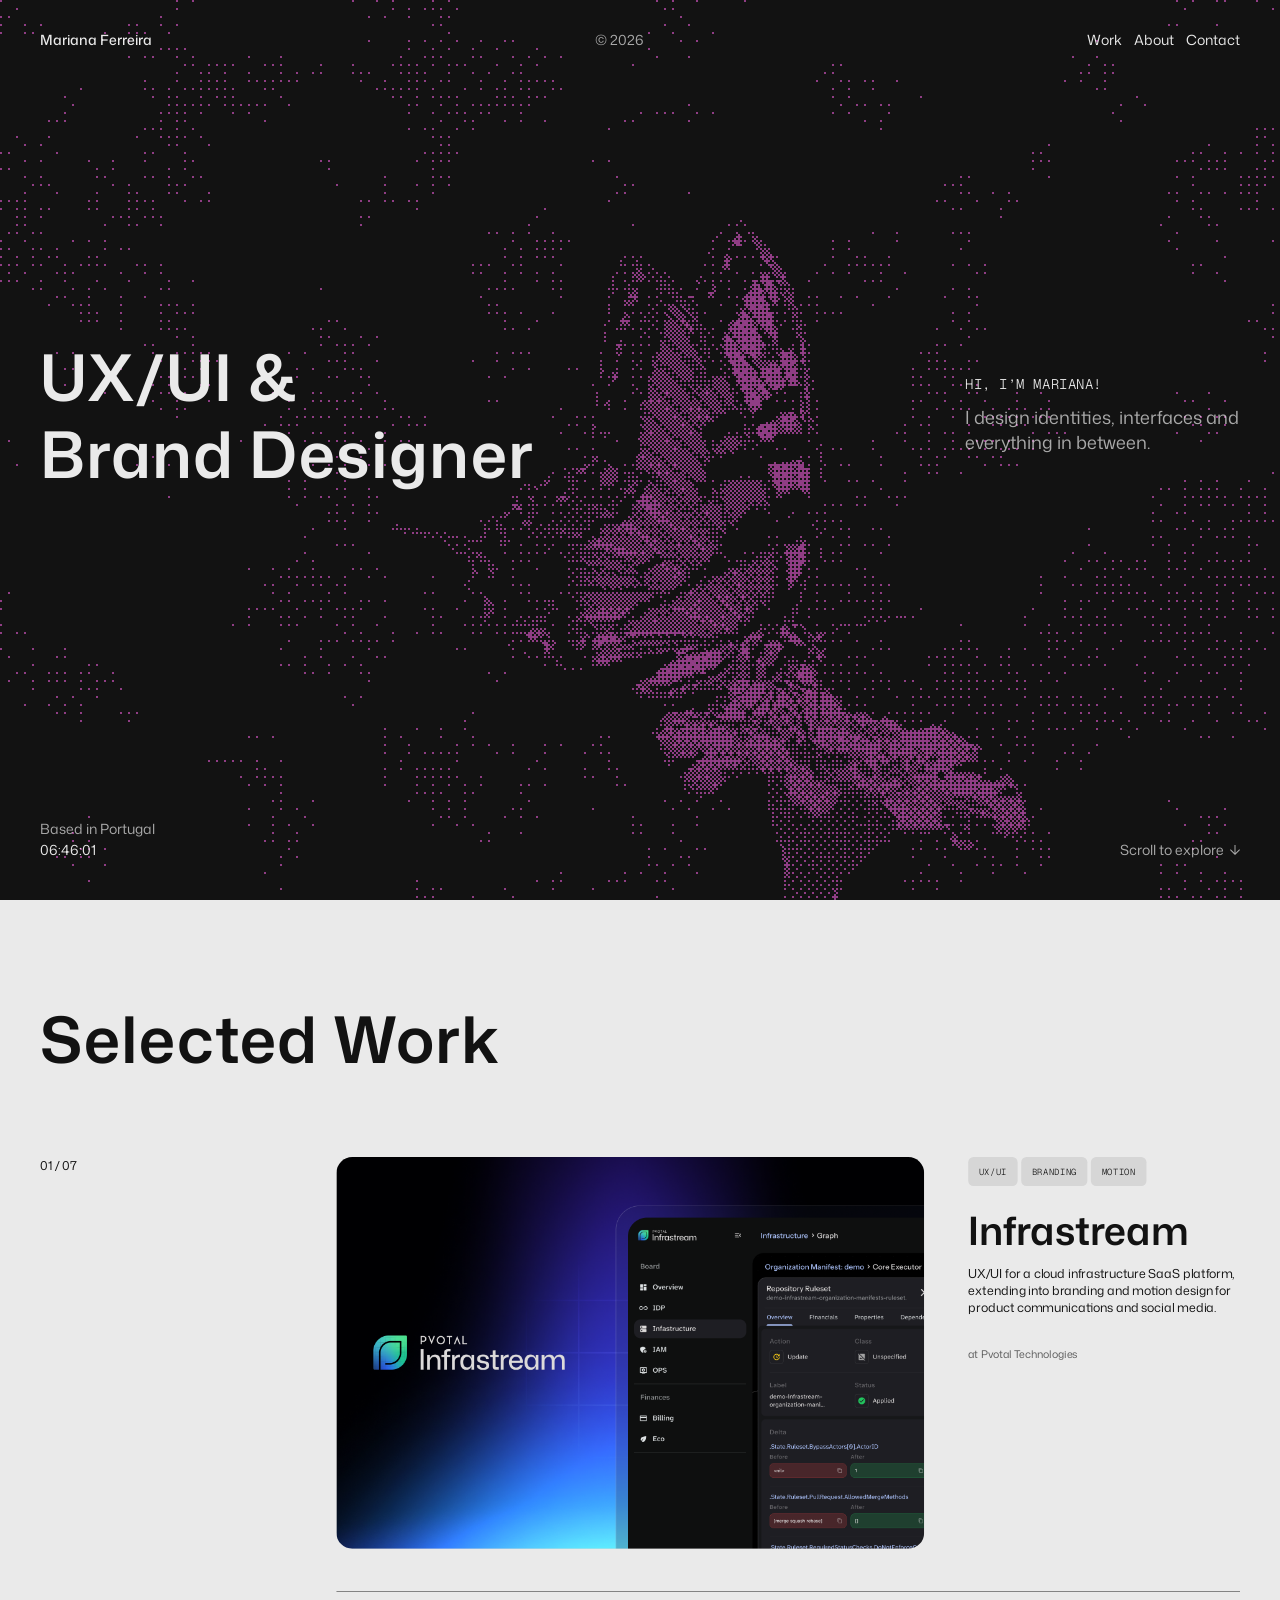
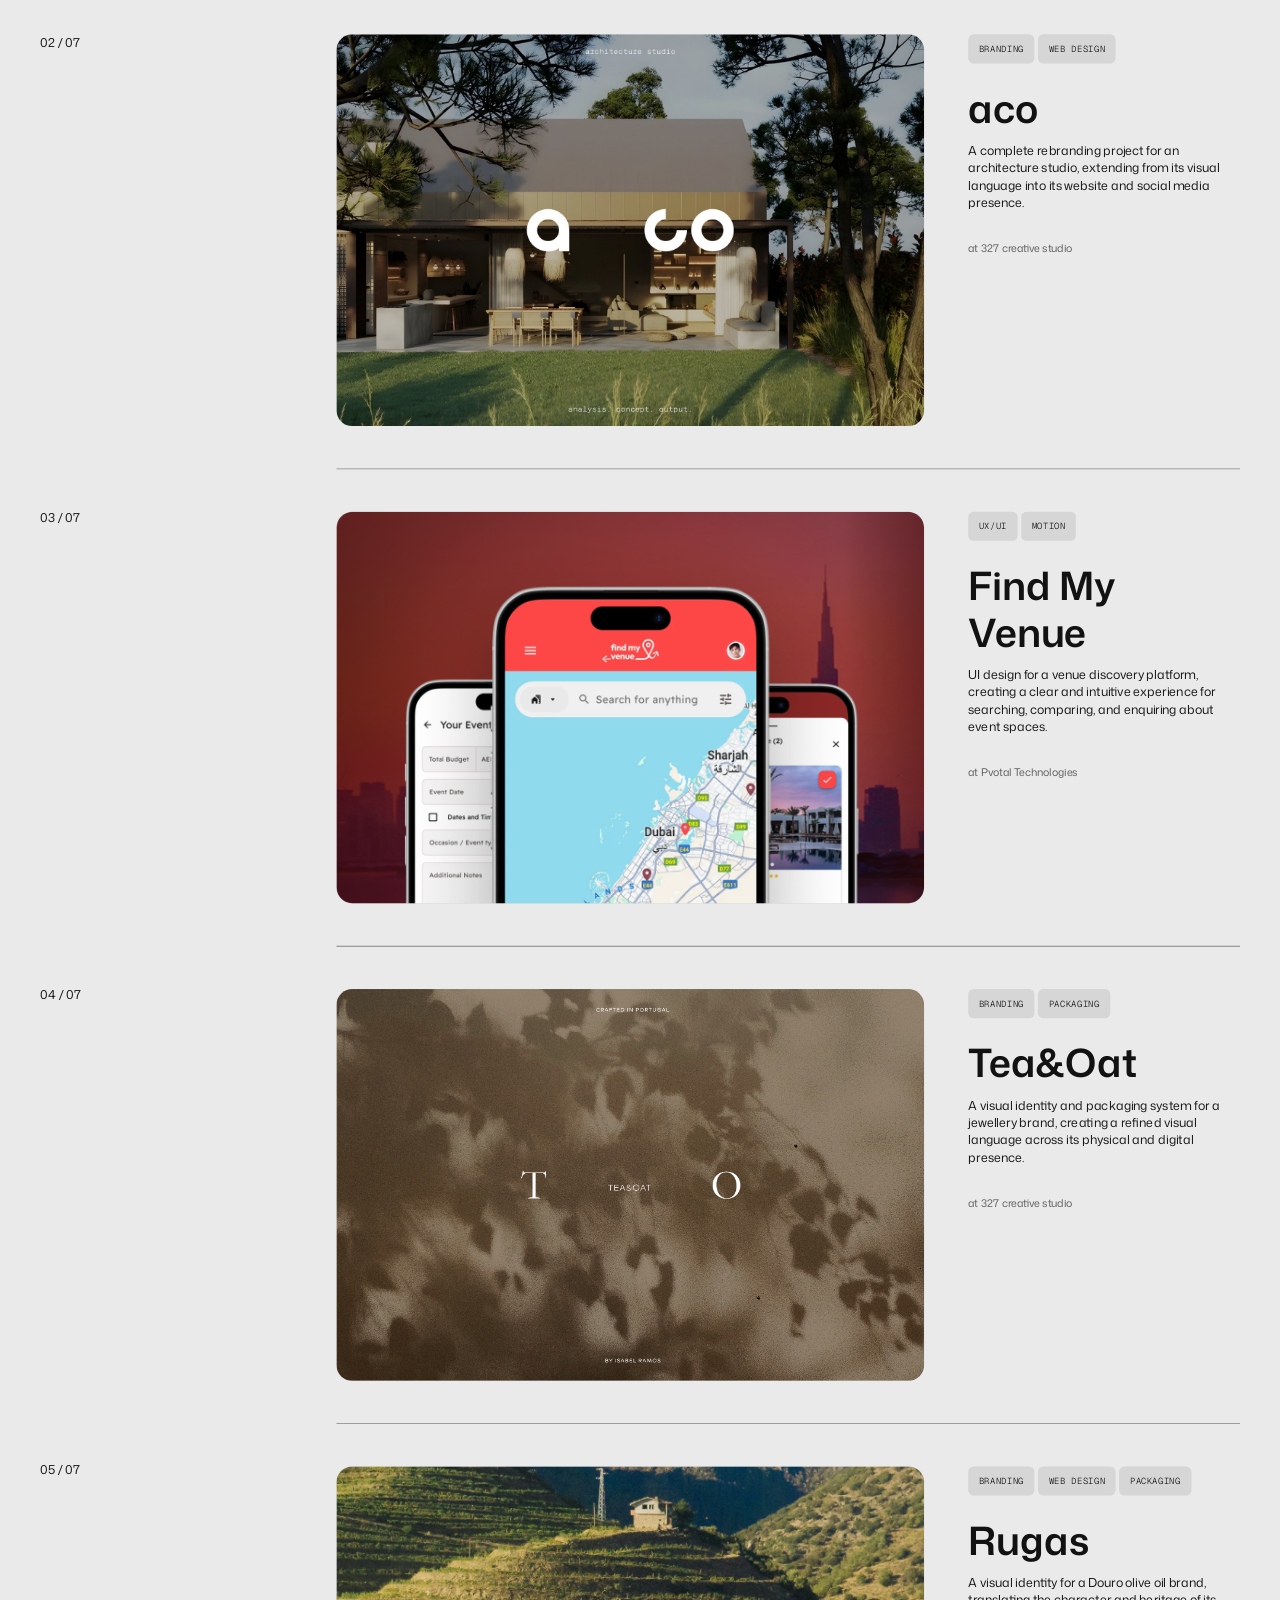
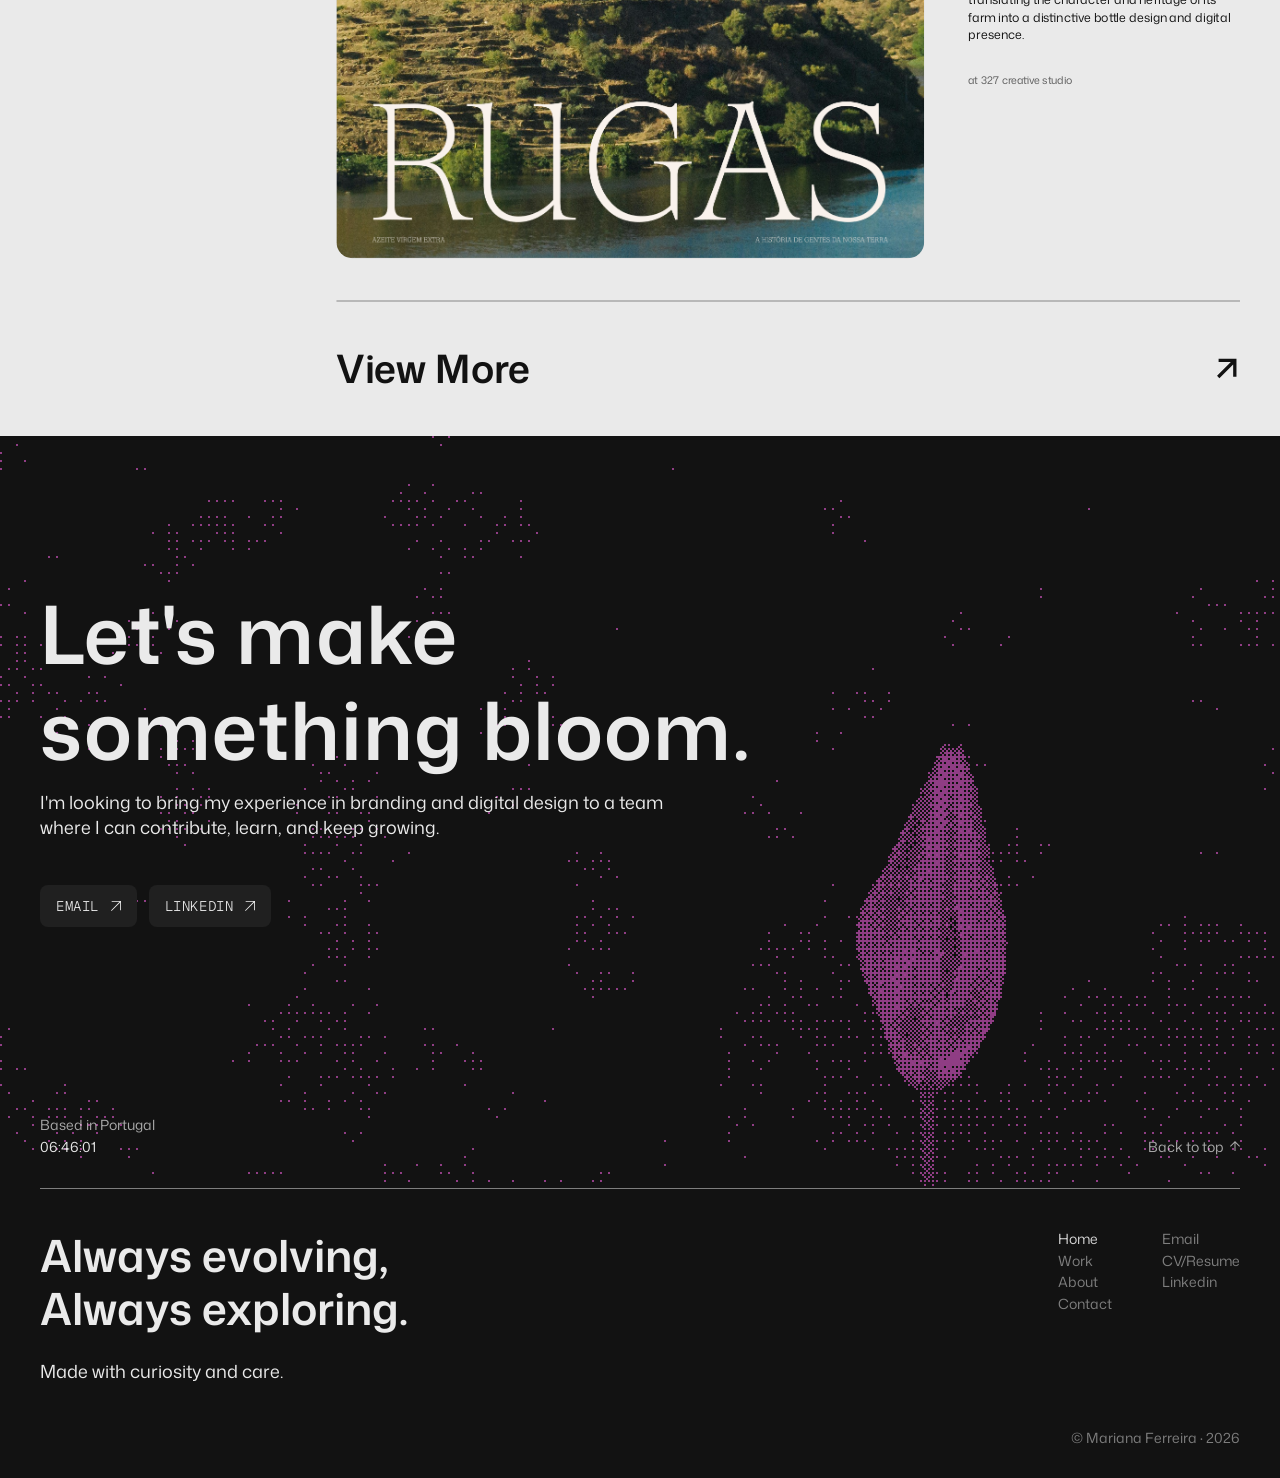
==== commit 0f5f5c7a: "Restore #343434 hover on filter and Email/LinkedIn buttons The #9b3688 hover was only meant for the " ====
--- a/index.html
+++ b/index.html
@@ -10,7 +10,7 @@
 <link rel="preconnect" href="https://fonts.googleapis.com">
 <link rel="preconnect" href="https://fonts.gstatic.com" crossorigin>
 <link href="https://fonts.googleapis.com/css2?family=Mona+Sans:wdth,wght@100,300;100,400;100,500;100,600&family=Geist+Mono:wght@300&display=swap" rel="stylesheet">
-<link rel="stylesheet" href="css/style.css?v=39">
+<link rel="stylesheet" href="css/style.css?v=40">
 </head>
 <body>
 
--- a/css/style.css
+++ b/css/style.css
@@ -224,7 +224,7 @@
   text-transform: uppercase;
   transition: background-color 0.15s ease;
 }
-.cta-button:hover { background: #9b3688; }
+.cta-button:hover { background: var(--button-secondary-dark); }
 .cta-button__label { display: block; text-box-trim: trim-both; text-box-edge: cap alphabetic; }
 .cta-button img { width: 10px; height: 10px; }
 
@@ -385,8 +385,7 @@
   width: fit-content;
   transition: background-color 0.15s ease;
 }
-.filter-tag.is-active { background: var(--button-secondary-dark); }
-.filter-tag:hover { background: #9b3688; }
+.filter-tag:hover, .filter-tag.is-active { background: var(--button-secondary-dark); }
 
 .work-card[hidden] { display: none; }
 
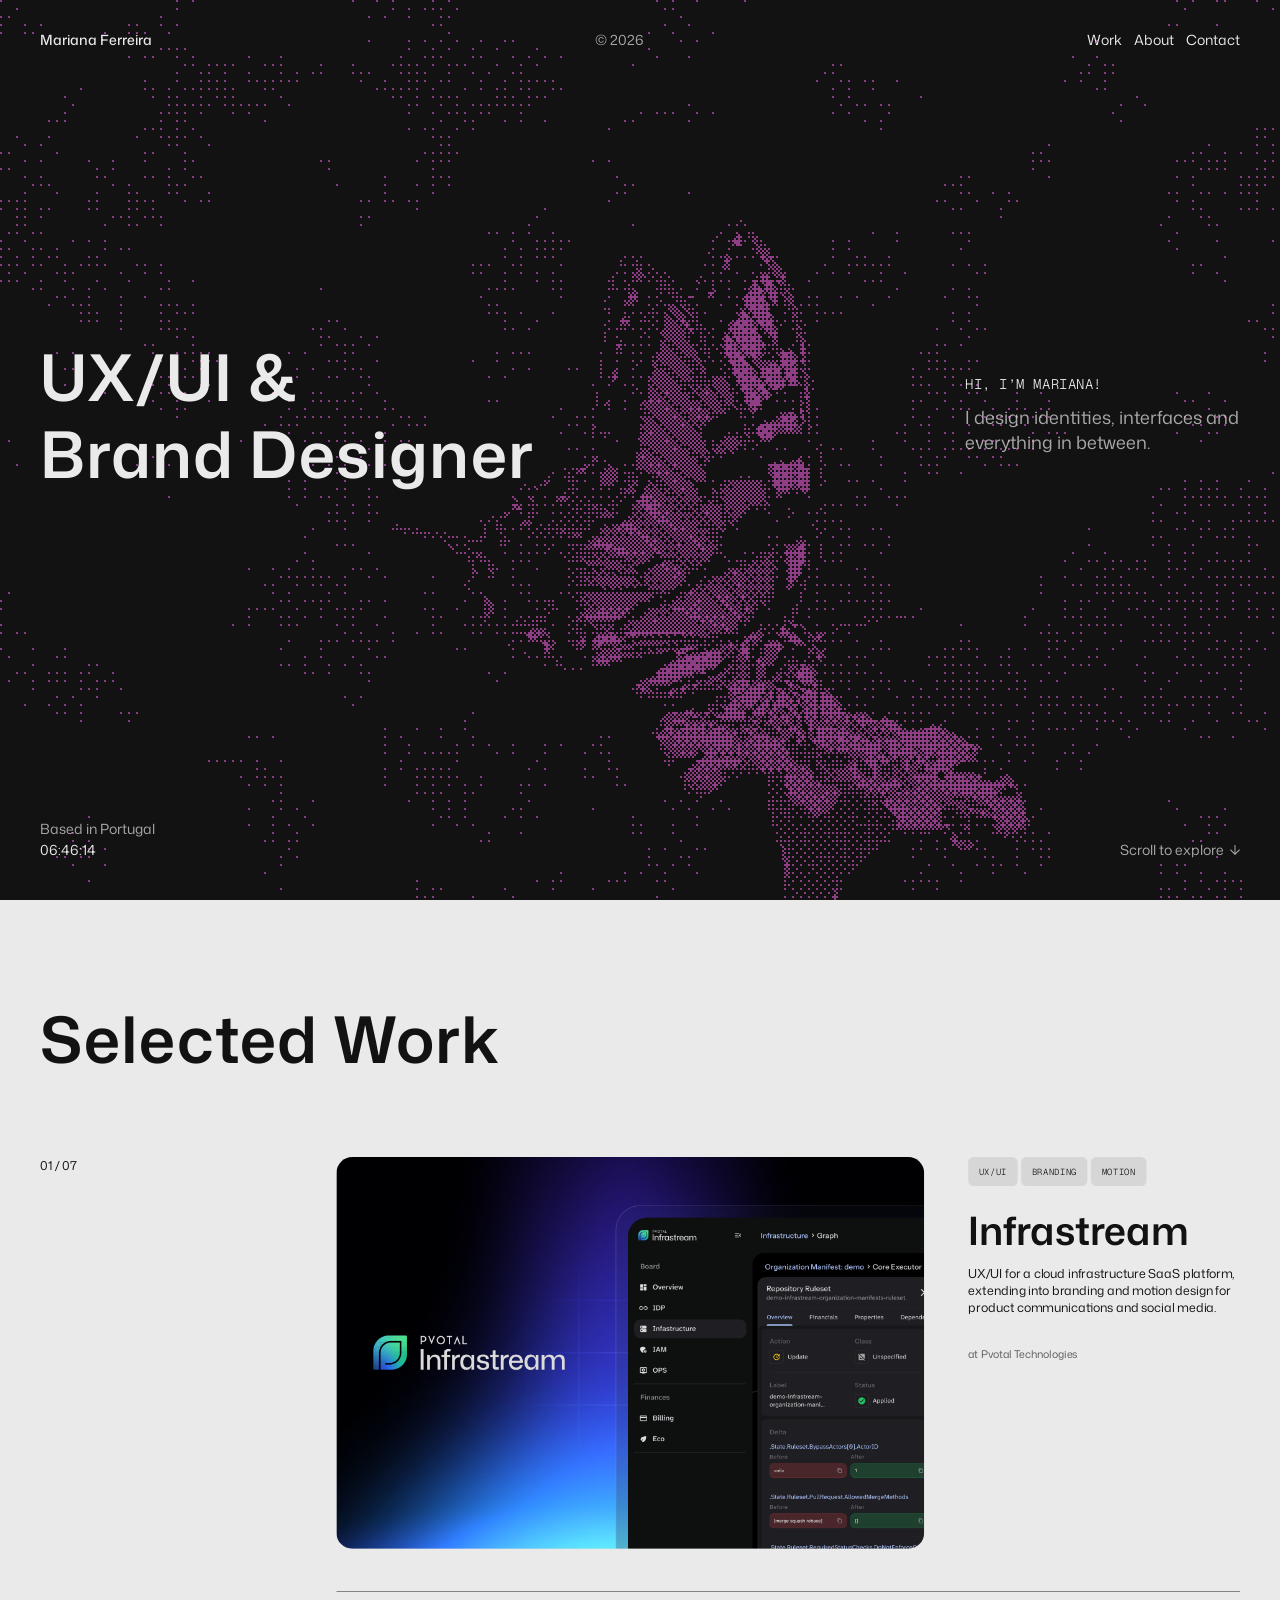
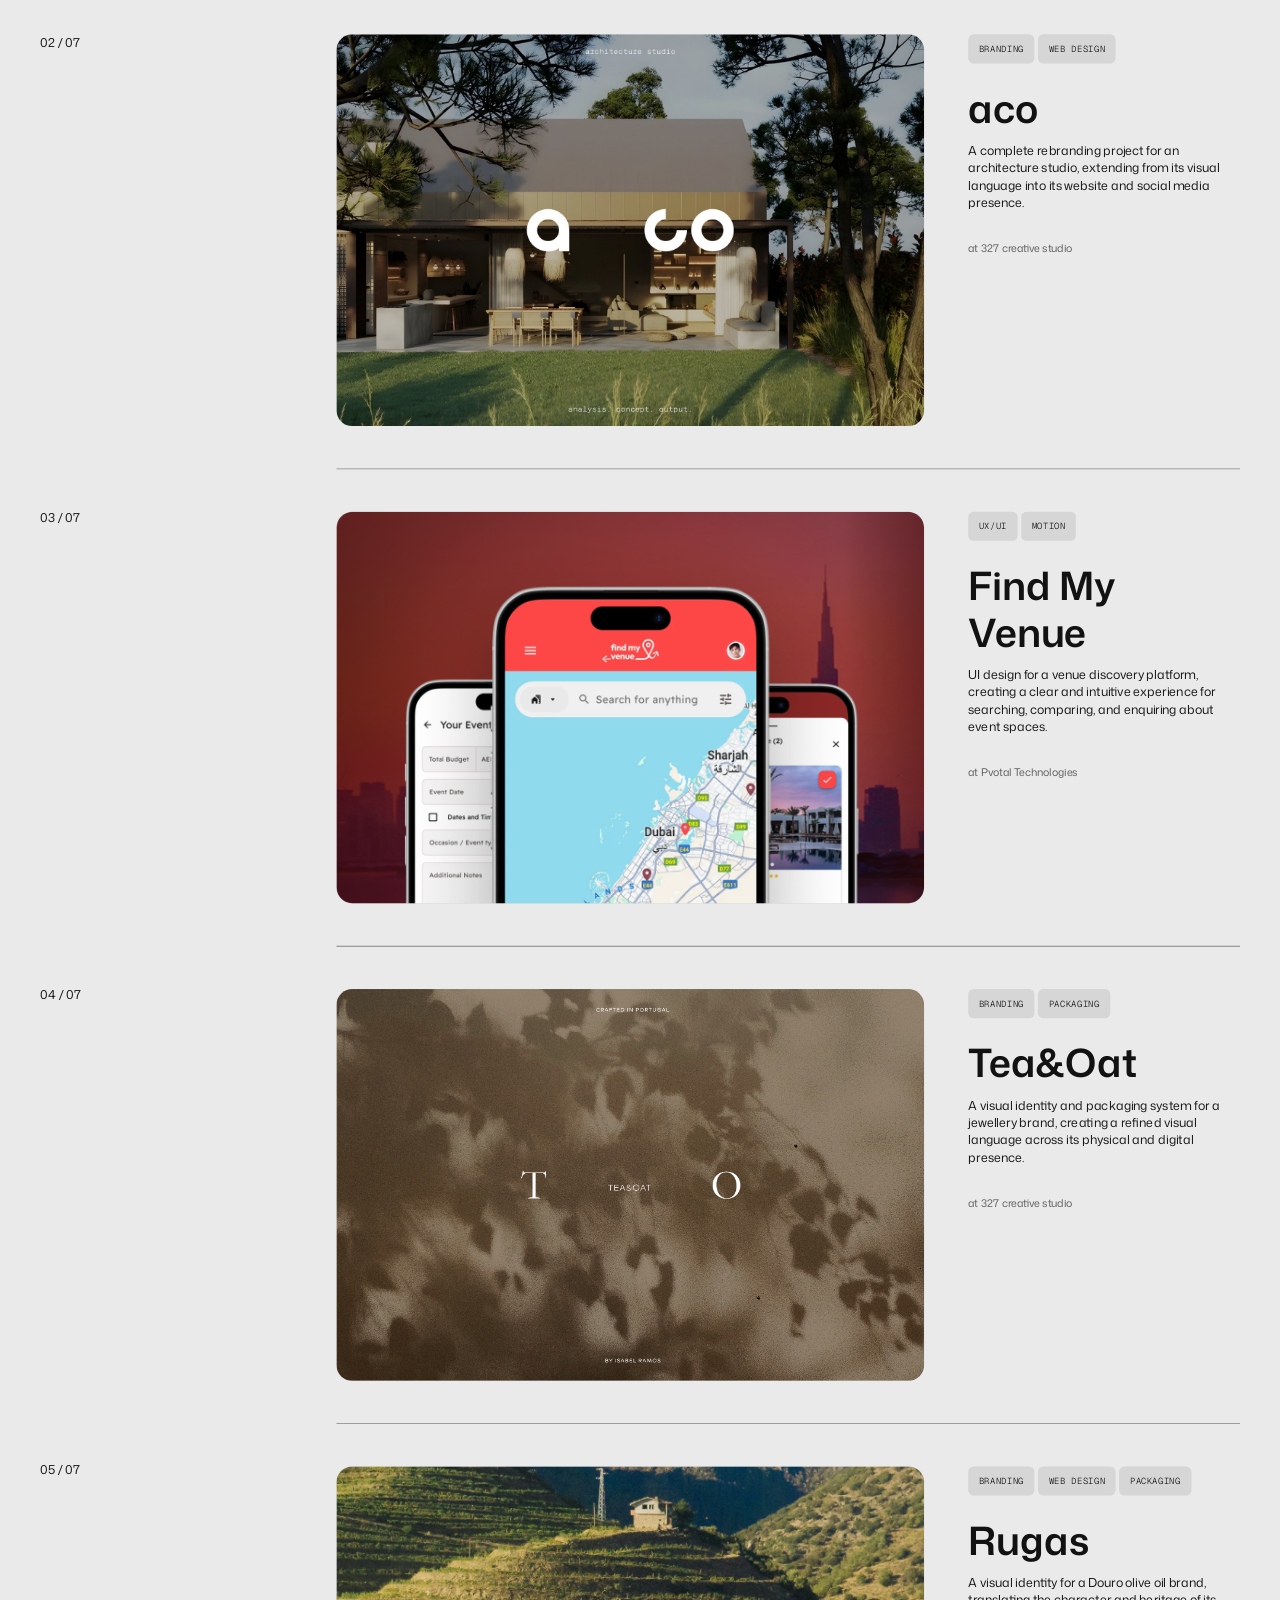
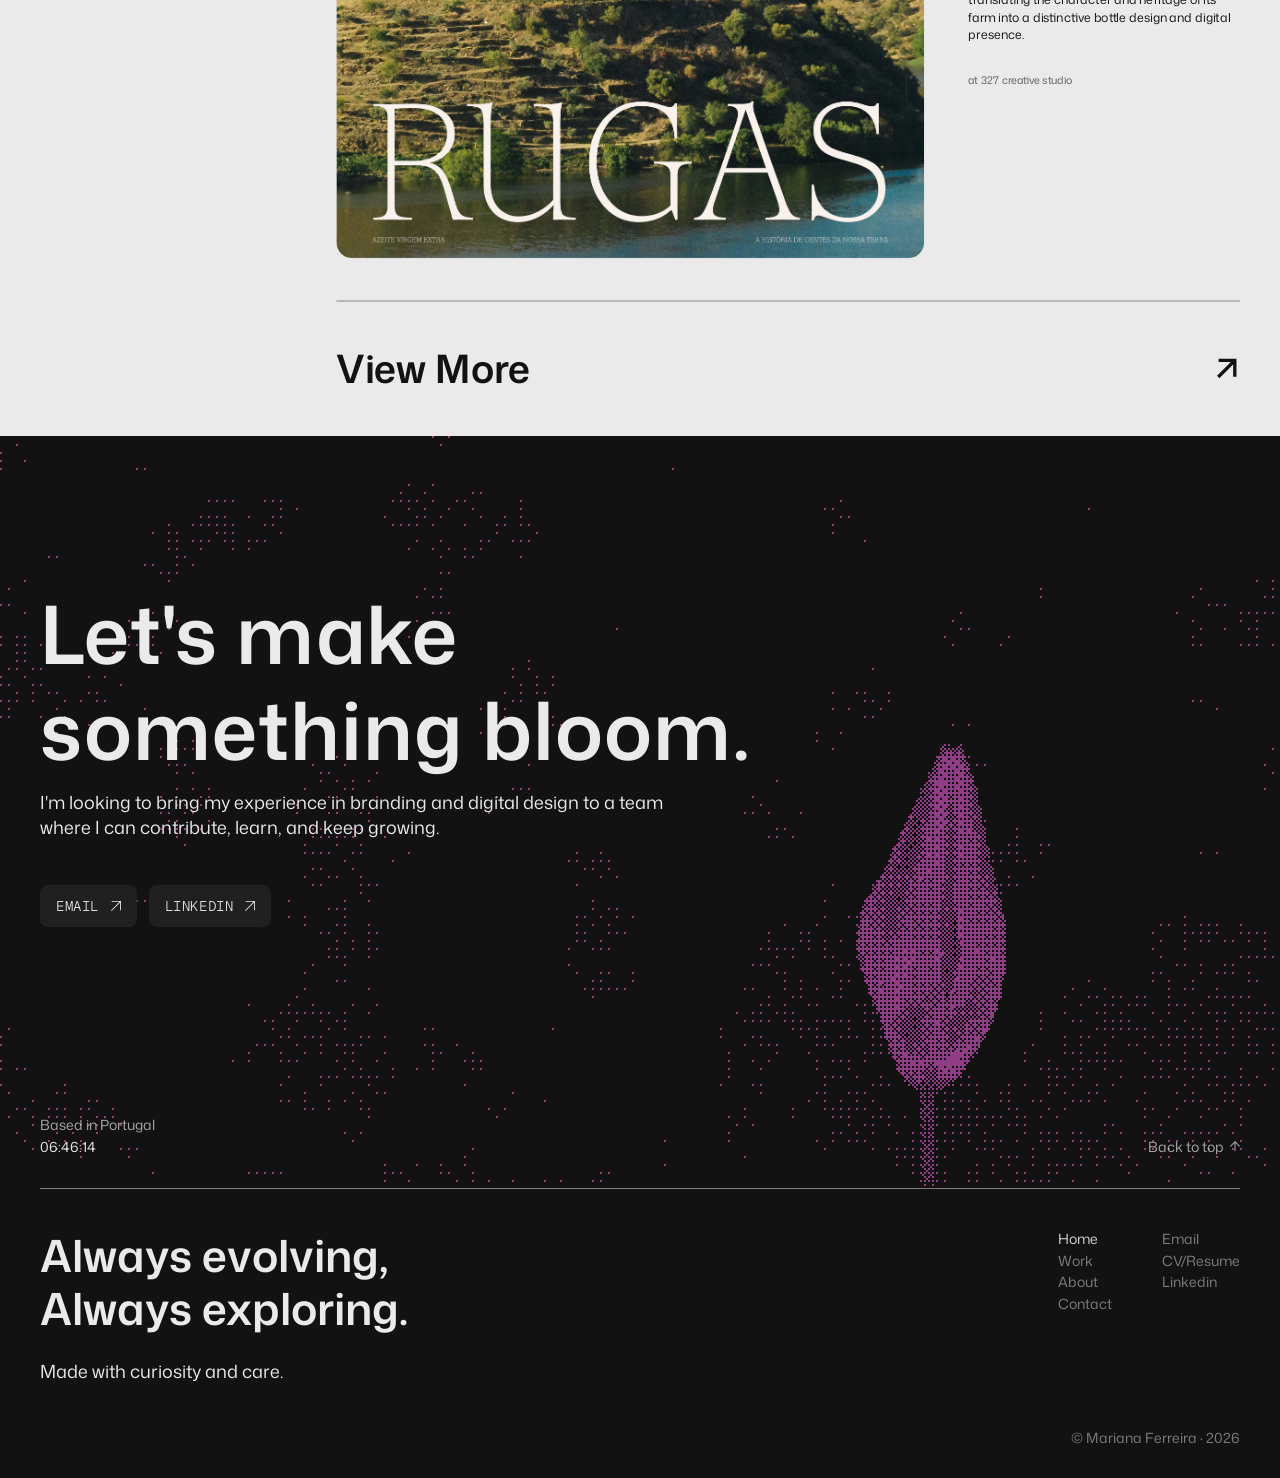
==== commit 2f1f2b8c: "Project note blocks: 14px body text, 24px/44px padding On every case-study caption block (Tea&Oat, I" ====
--- a/index.html
+++ b/index.html
@@ -10,7 +10,7 @@
 <link rel="preconnect" href="https://fonts.googleapis.com">
 <link rel="preconnect" href="https://fonts.gstatic.com" crossorigin>
 <link href="https://fonts.googleapis.com/css2?family=Mona+Sans:wdth,wght@100,300;100,400;100,500;100,600&family=Geist+Mono:wght@300&display=swap" rel="stylesheet">
-<link rel="stylesheet" href="css/style.css?v=40">
+<link rel="stylesheet" href="css/style.css?v=41">
 </head>
 <body>
 
--- a/css/style.css
+++ b/css/style.css
@@ -486,7 +486,7 @@
   .project-detail__pair-item--loop img { transition: none; }
 }
 
-.project-detail__note { display: flex; gap: 24px; padding: 20px 24px; }
+.project-detail__note { display: flex; gap: 24px; padding: 24px 44px; }
 .project-detail__note-label { width: 200px; flex-shrink: 0; margin: 0; color: var(--background-light); }
 .project-detail__note-body { flex: 1; display: flex; flex-direction: column; gap: 24px; margin: 0; color: var(--background-light); }
 .project-detail__note-body p { margin: 0; }
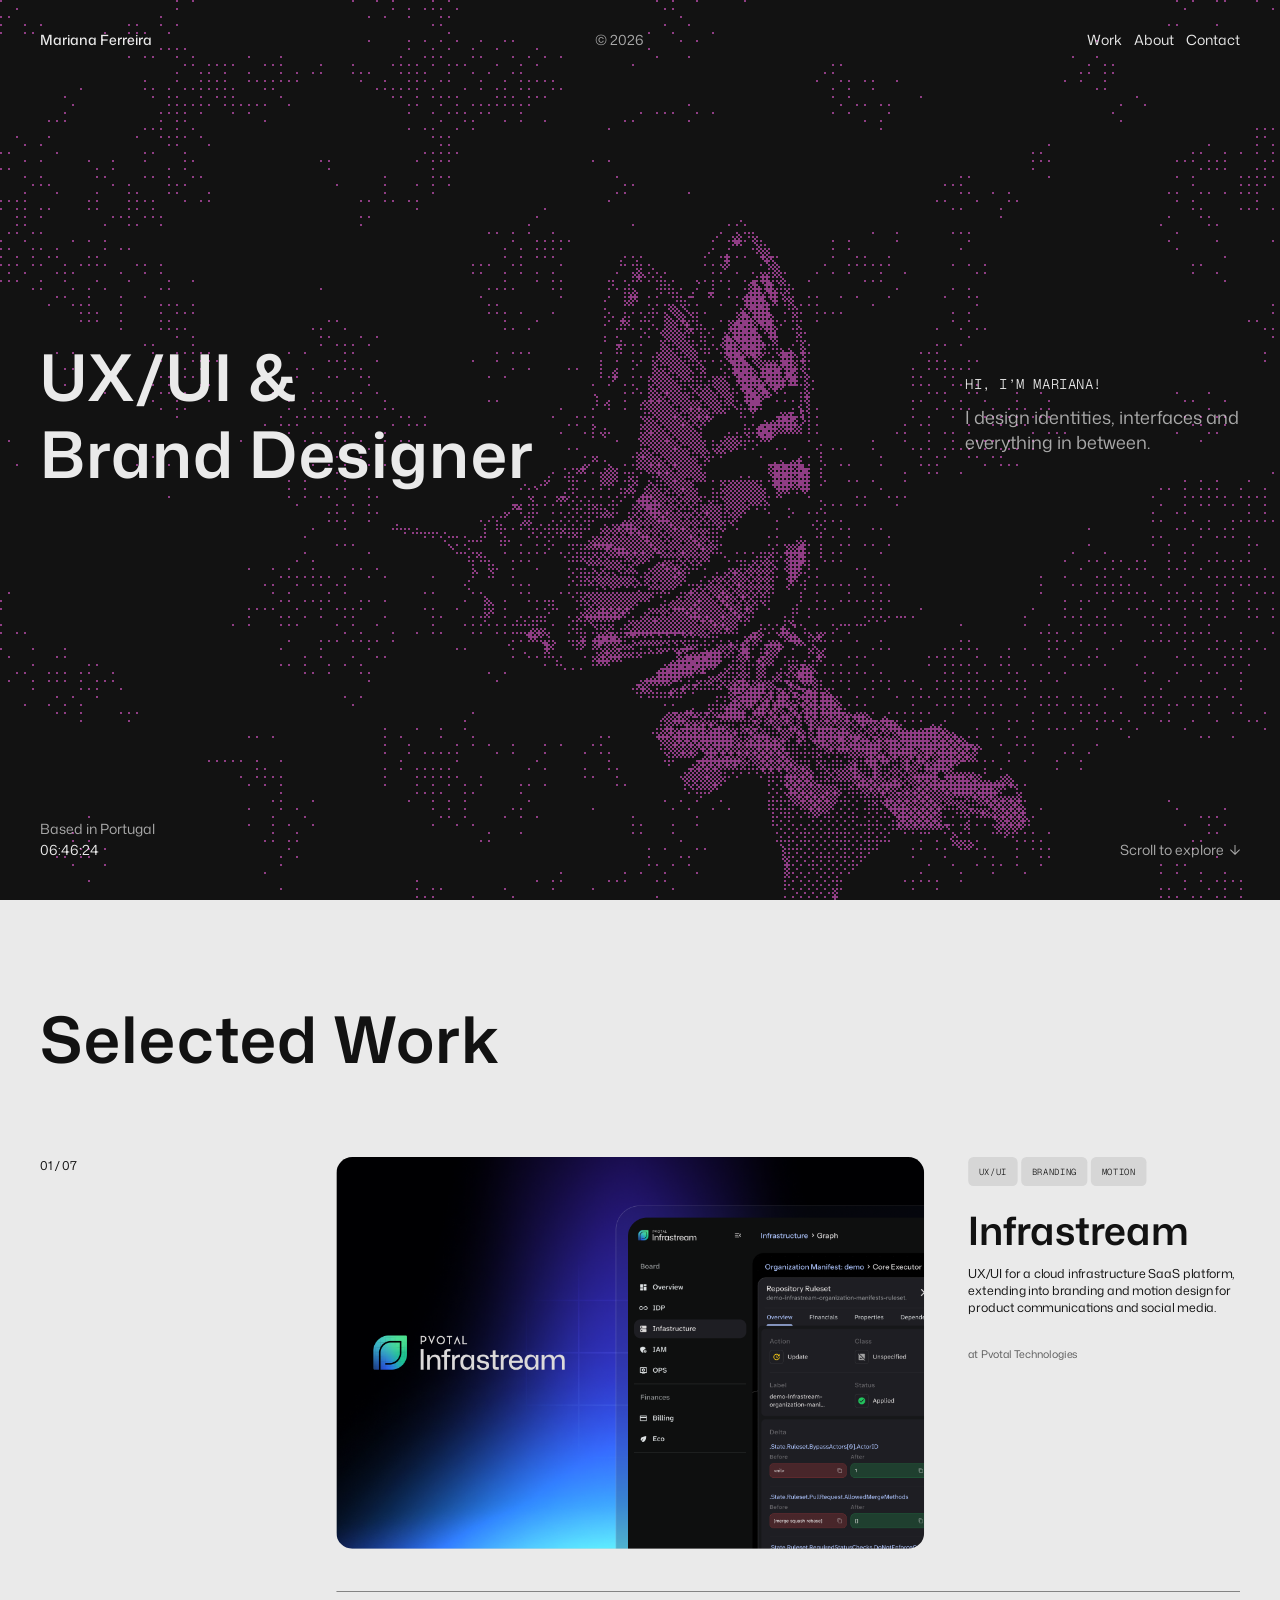
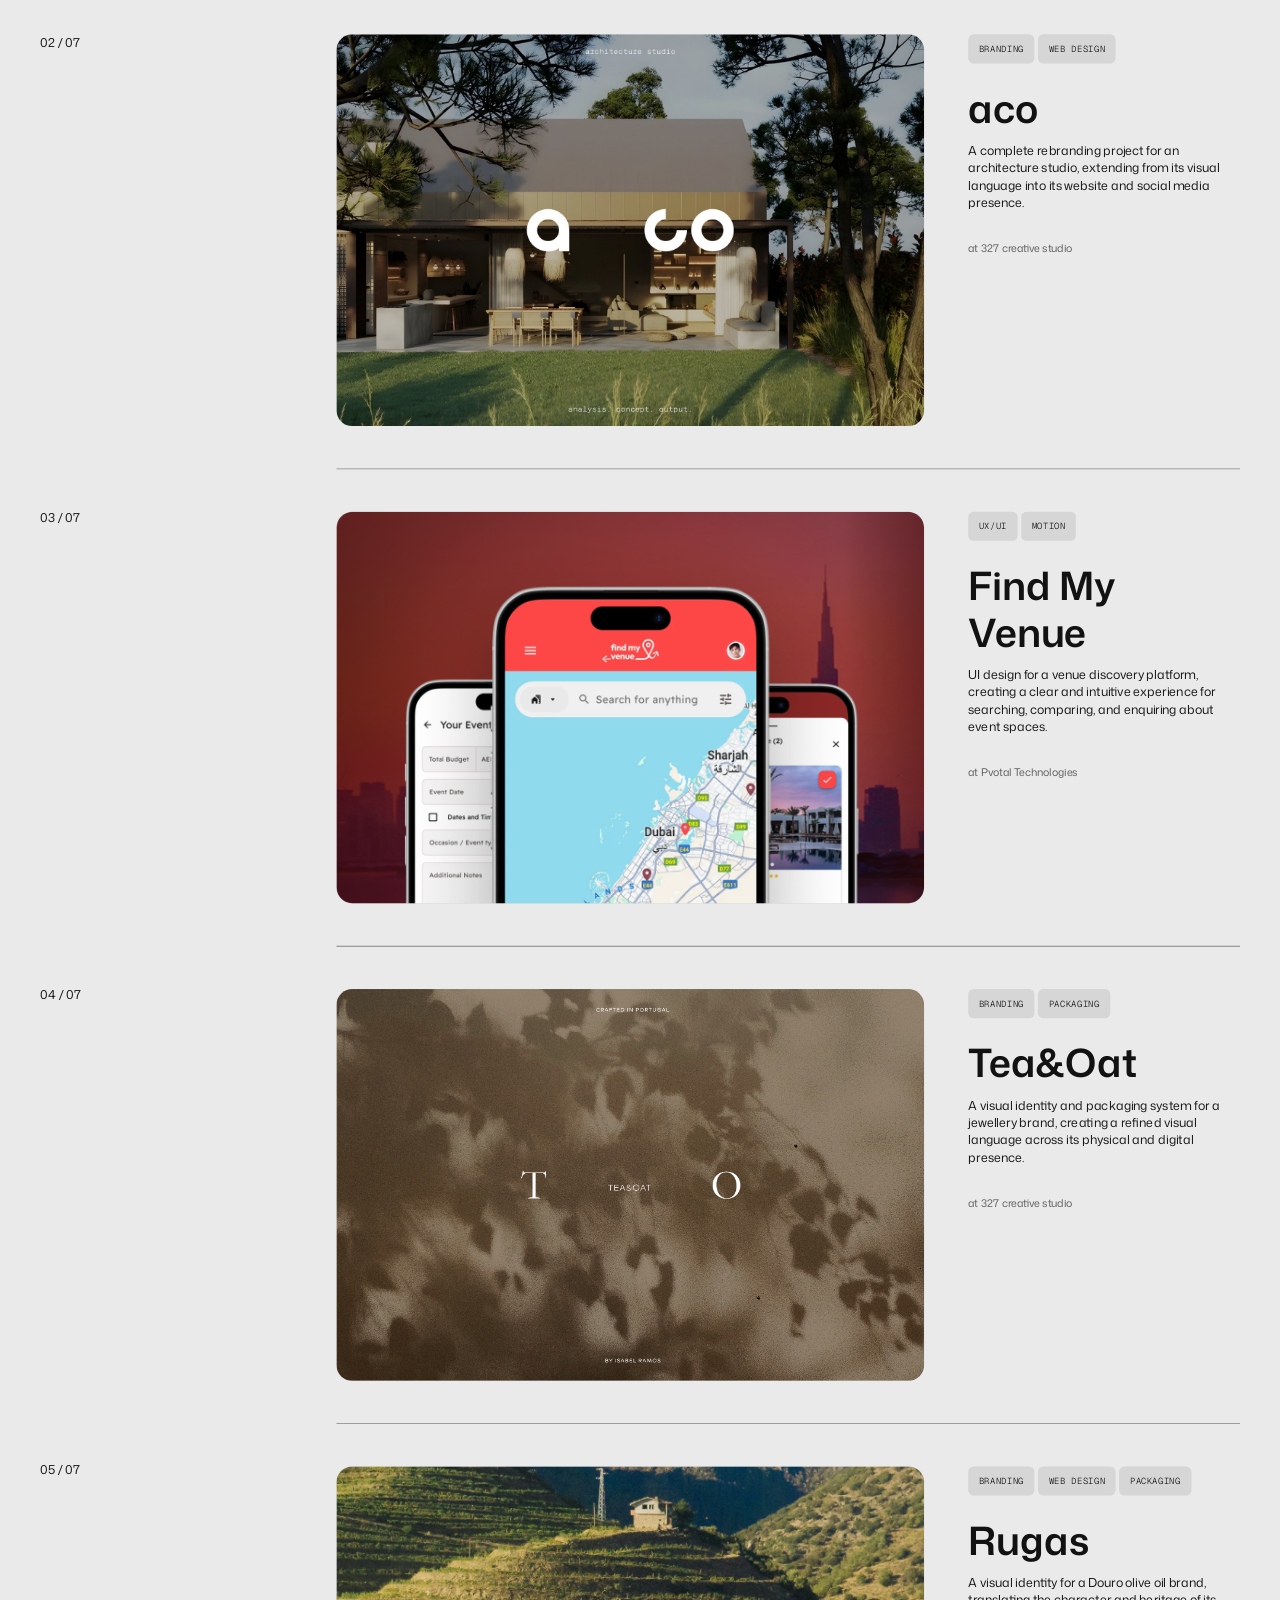
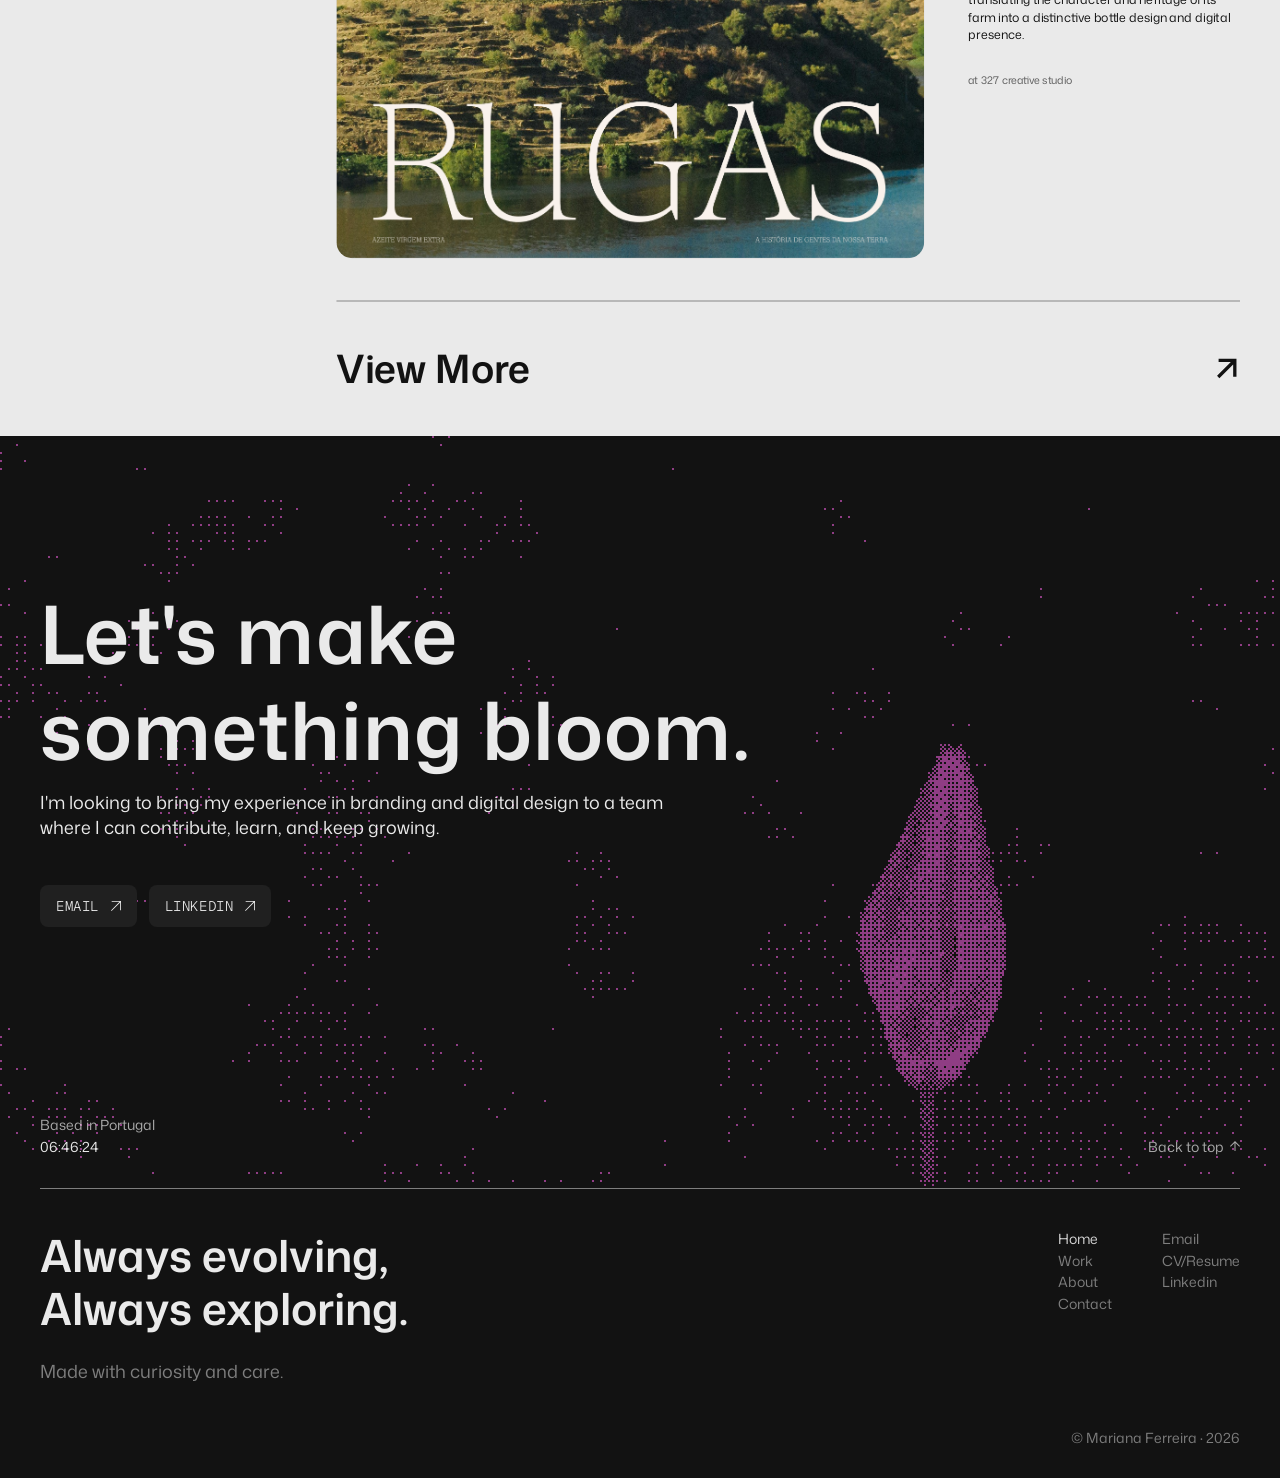
==== commit 9e7953a9: "Set footer "Made with curiosity and care." to light-opacity-50 Scoped to the footer heading paragrap" ====
--- a/index.html
+++ b/index.html
@@ -10,7 +10,7 @@
 <link rel="preconnect" href="https://fonts.googleapis.com">
 <link rel="preconnect" href="https://fonts.gstatic.com" crossorigin>
 <link href="https://fonts.googleapis.com/css2?family=Mona+Sans:wdth,wght@100,300;100,400;100,500;100,600&family=Geist+Mono:wght@300&display=swap" rel="stylesheet">
-<link rel="stylesheet" href="css/style.css?v=41">
+<link rel="stylesheet" href="css/style.css?v=42">
 </head>
 <body>
 
--- a/css/style.css
+++ b/css/style.css
@@ -579,6 +579,7 @@
 .site-footer__top { display: flex; align-items: flex-start; justify-content: space-between; gap: 50px; padding-top: 40px; }
 .site-footer__heading { display: flex; flex-direction: column; gap: 24px; max-width: 613px; }
 .site-footer__heading h2, .site-footer__heading p { margin: 0; }
+.site-footer__heading p { color: var(--light-opacity-50); }
 .site-footer__menus { display: flex; gap: 50px; }
 .menu-list { display: flex; flex-direction: column; gap: 2px; list-style: none; margin: 0; padding: 0; }
 .menu-list a { text-decoration: none; transition: color 0.15s ease; }
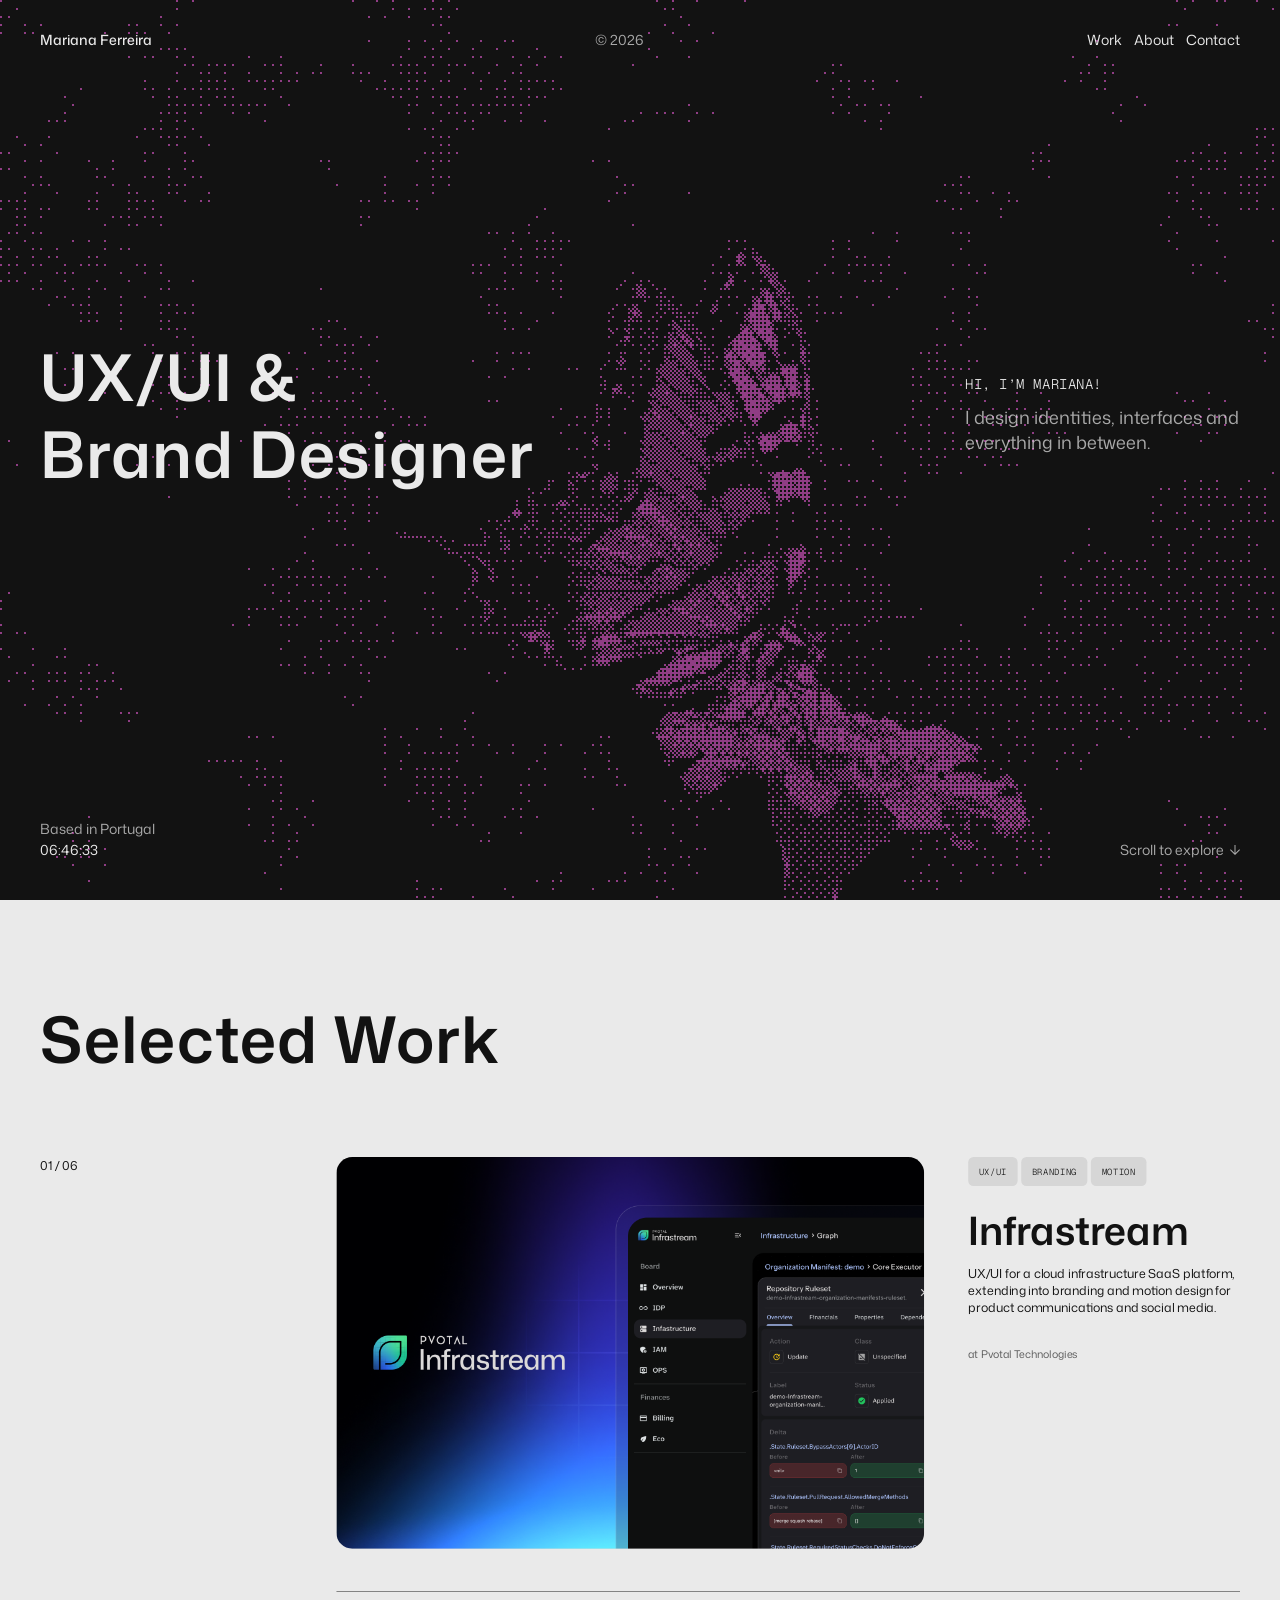
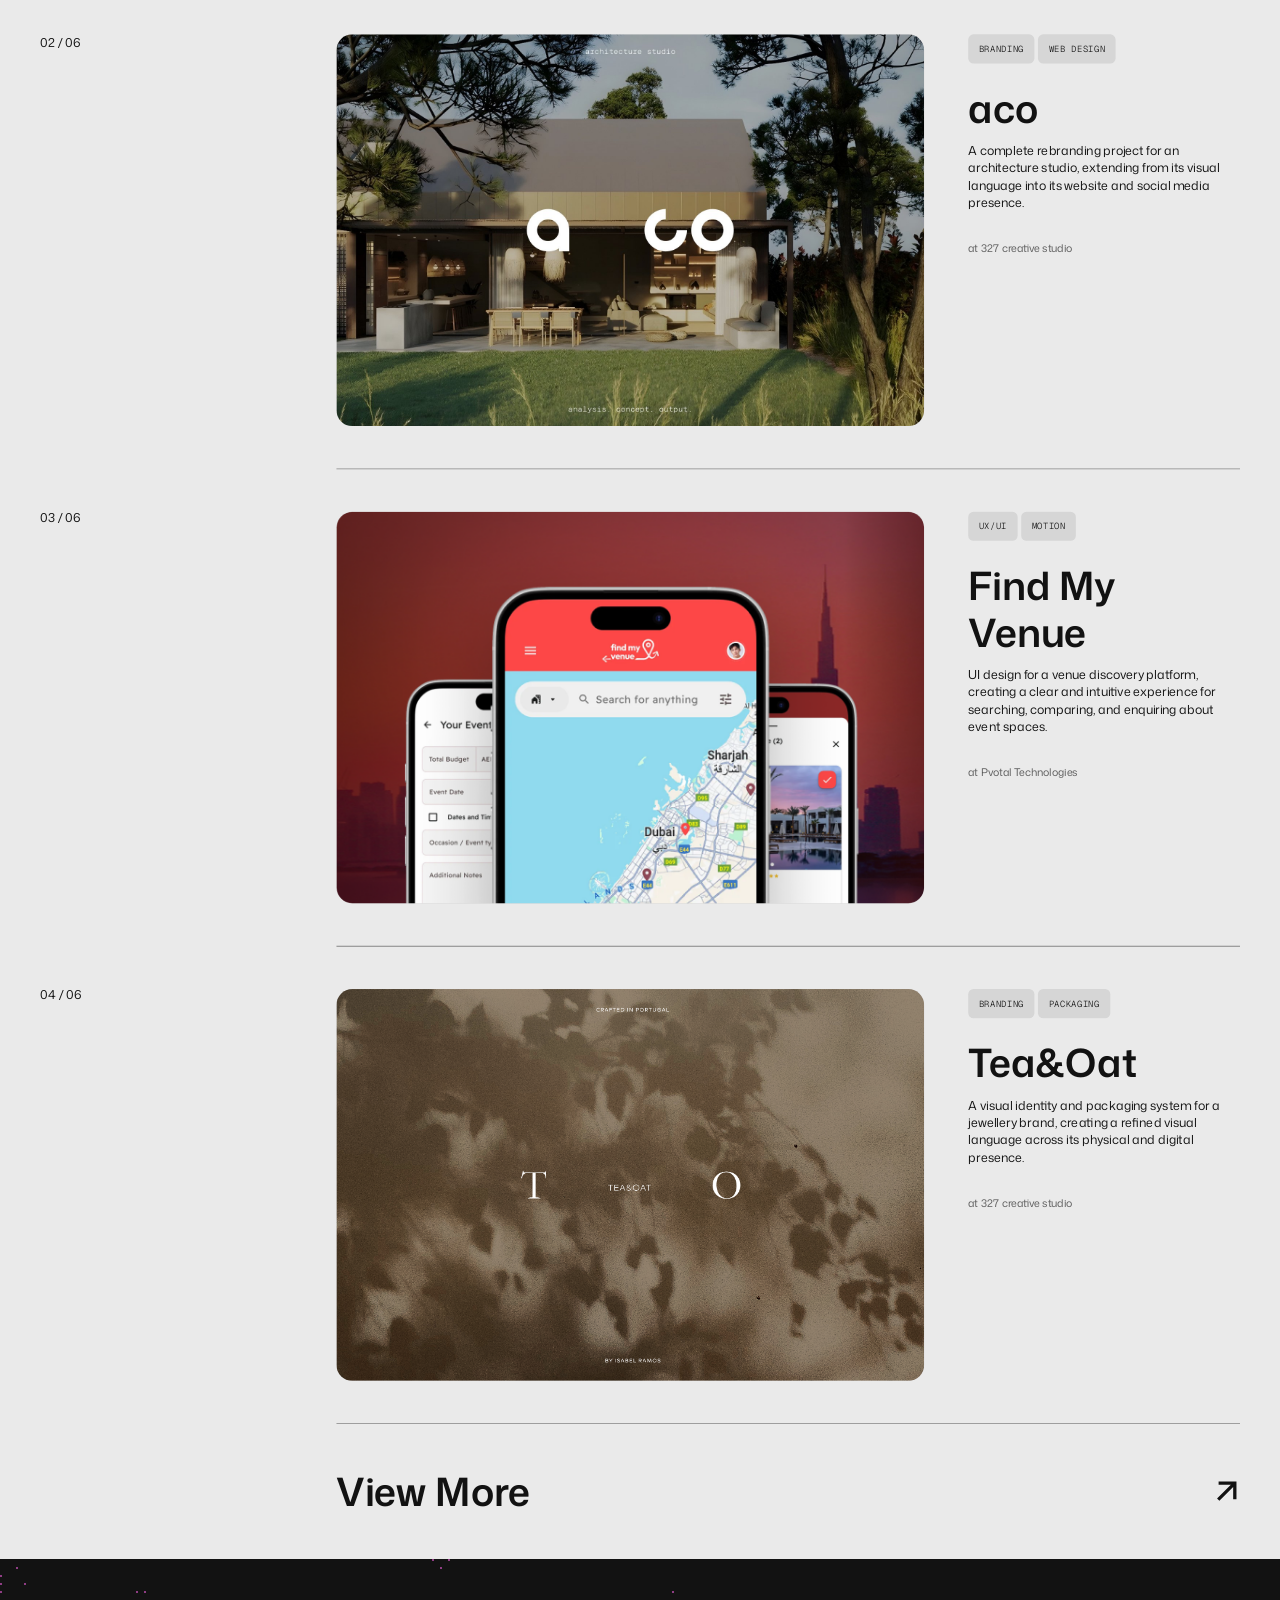
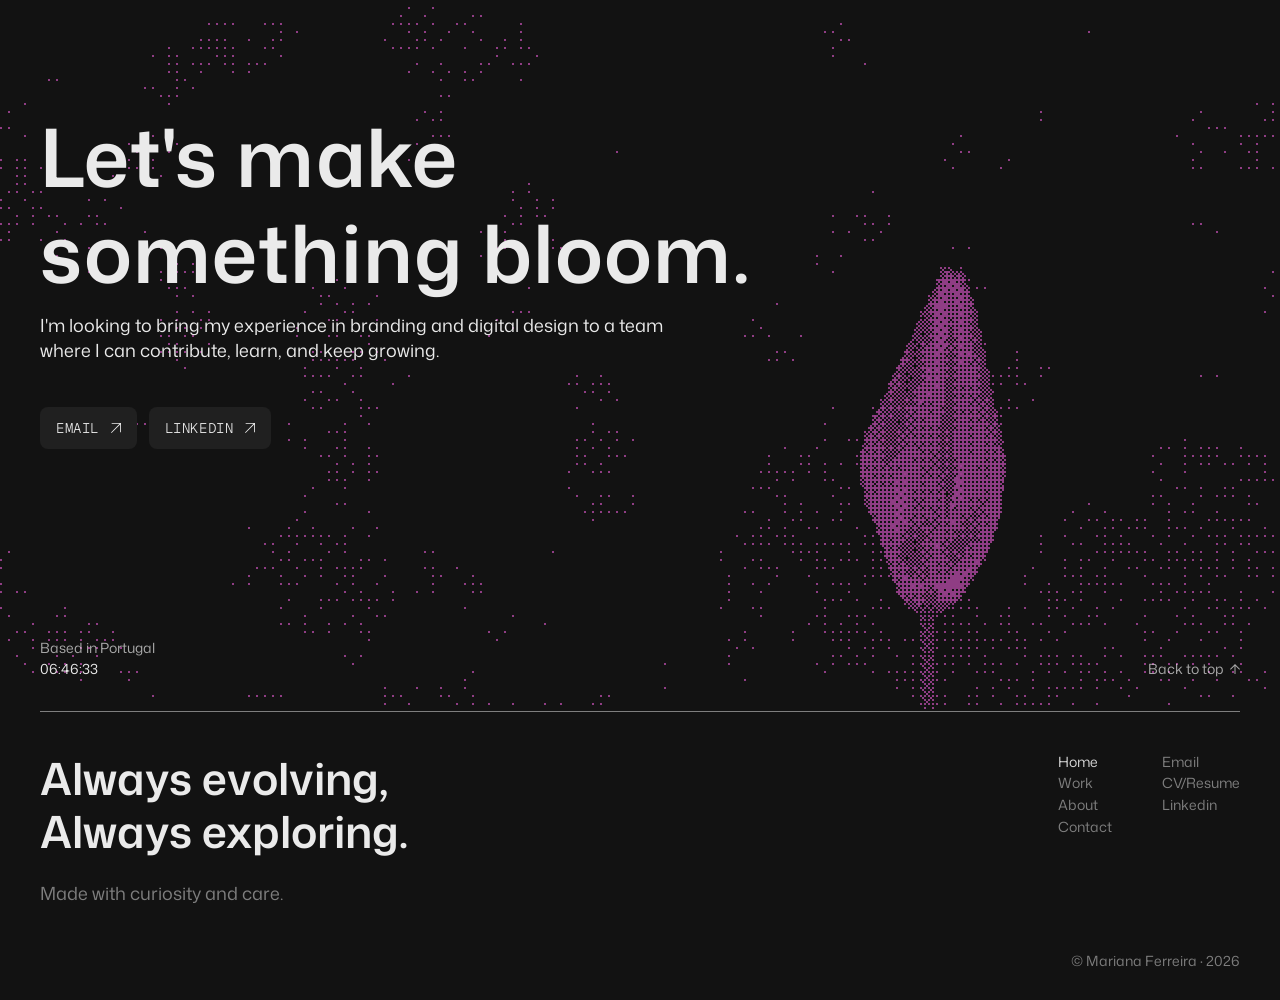
==== commit 2c5b4722: "Hide Rugas project from the home grid and Work page Counter on the home grid updated to match the re" ====
--- a/index.html
+++ b/index.html
@@ -56,11 +56,10 @@
     <div class="work-grid-scale" id="workGridScale">
     <div class="work-grid" id="workGrid">
       <div class="work-grid__numbers" aria-hidden="true">
-        <span class="work-grid__number t-text-14">01 / 07</span>
-        <span class="work-grid__number t-text-14">02 / 07</span>
-        <span class="work-grid__number t-text-14">03 / 07</span>
-        <span class="work-grid__number t-text-14">04 / 07</span>
-        <span class="work-grid__number t-text-14">05 / 07</span>
+        <span class="work-grid__number t-text-14">01 / 06</span>
+        <span class="work-grid__number t-text-14">02 / 06</span>
+        <span class="work-grid__number t-text-14">03 / 06</span>
+        <span class="work-grid__number t-text-14">04 / 06</span>
       </div>
 
       <div class="work-rows">
@@ -139,26 +138,6 @@
             <p class="project-row__client t-label-12">at 327 creative studio</p>
           </div>
         </a>
-
-        <div class="line-divider line-divider--projects" role="presentation"></div>
-
-        <article class="project-row">
-          <div class="project-row__image">
-            <img src="assets/images/projects/rugas.png" alt="Rugas olive oil brand over a Douro valley landscape">
-          </div>
-          <div class="project-row__body">
-            <div class="project-row__tags">
-              <span class="tag tag--light t-tag-10">Branding</span>
-              <span class="tag tag--light t-tag-10">Web Design</span>
-              <span class="tag tag--light t-tag-10">Packaging</span>
-            </div>
-            <div class="project-row__text">
-              <h3 class="project-row__title t-title-44">Rugas</h3>
-              <p class="project-row__desc t-text-14">A visual identity for a Douro olive oil brand, translating the character and heritage of its farm into a distinctive bottle design and digital presence.</p>
-            </div>
-            <p class="project-row__client t-label-12">at 327 creative studio</p>
-          </div>
-        </article>
 
         <div class="line-divider line-divider--projects" role="presentation"></div>
 
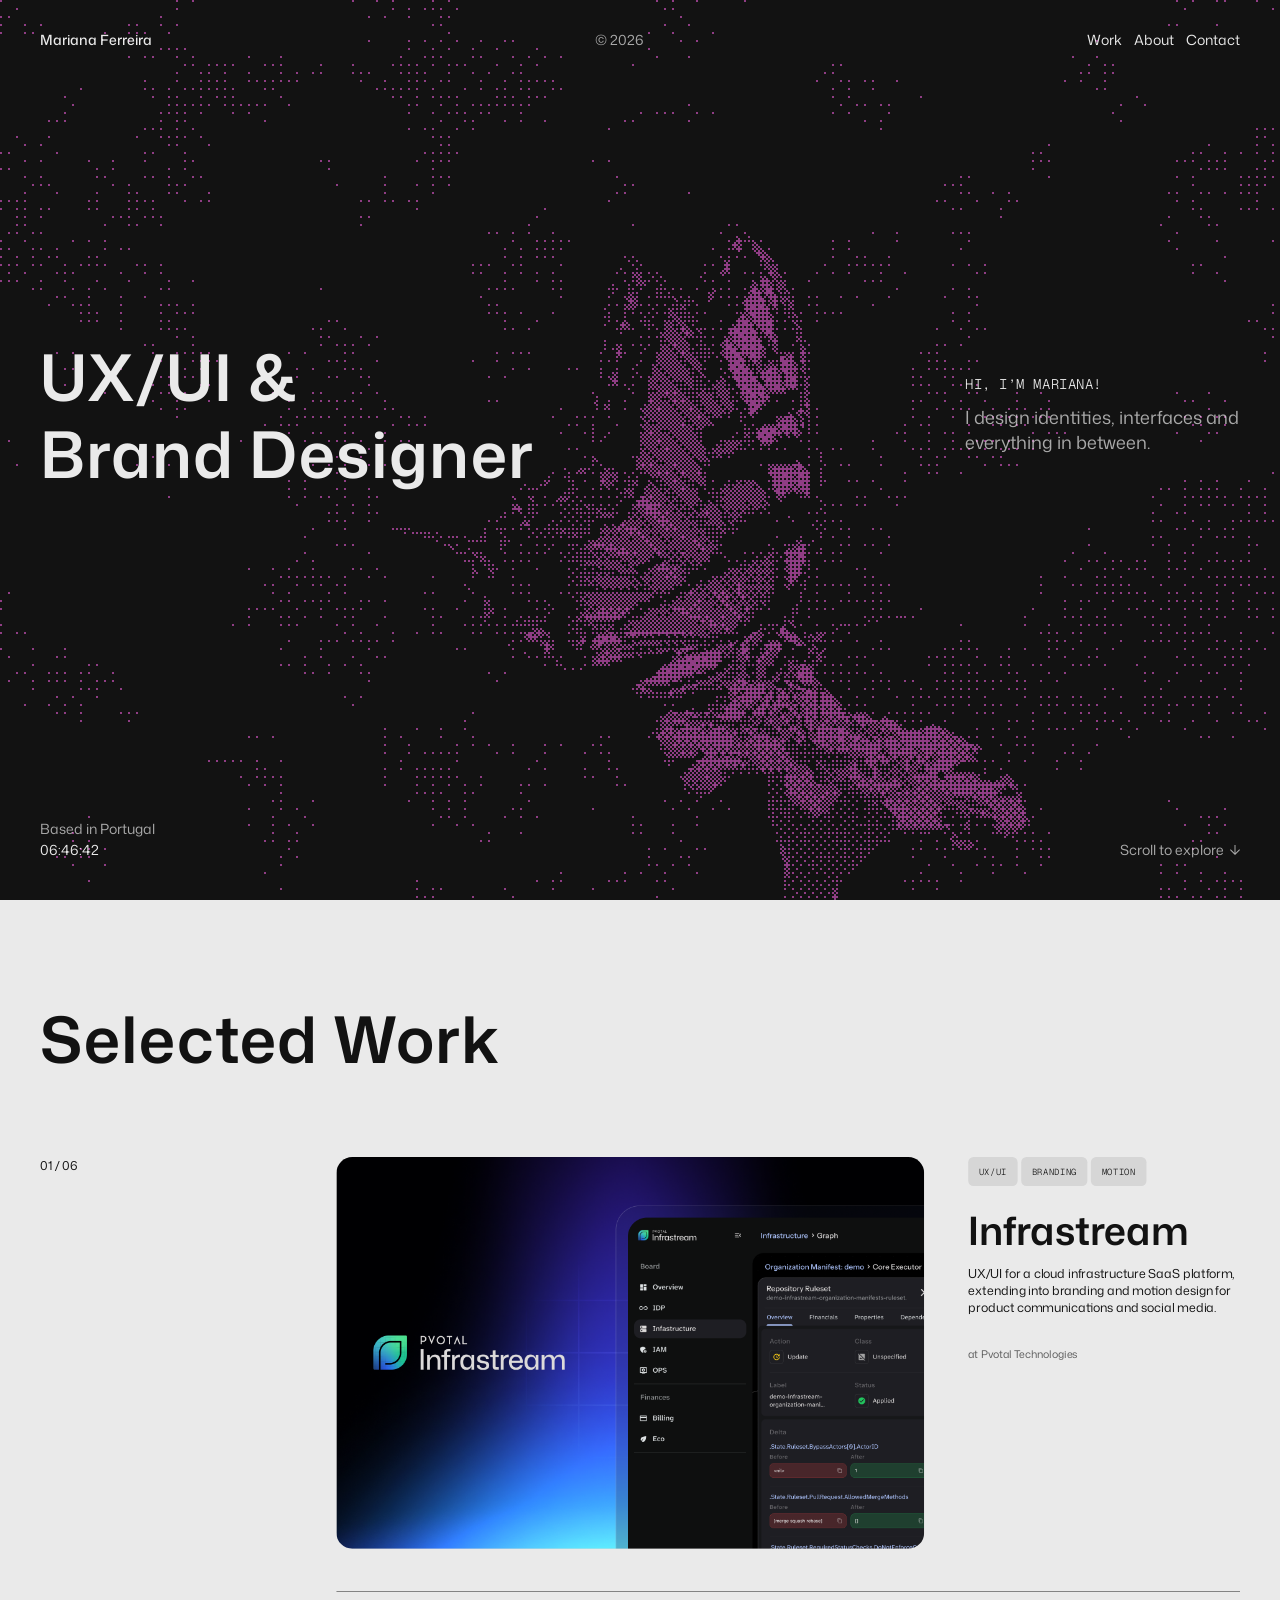
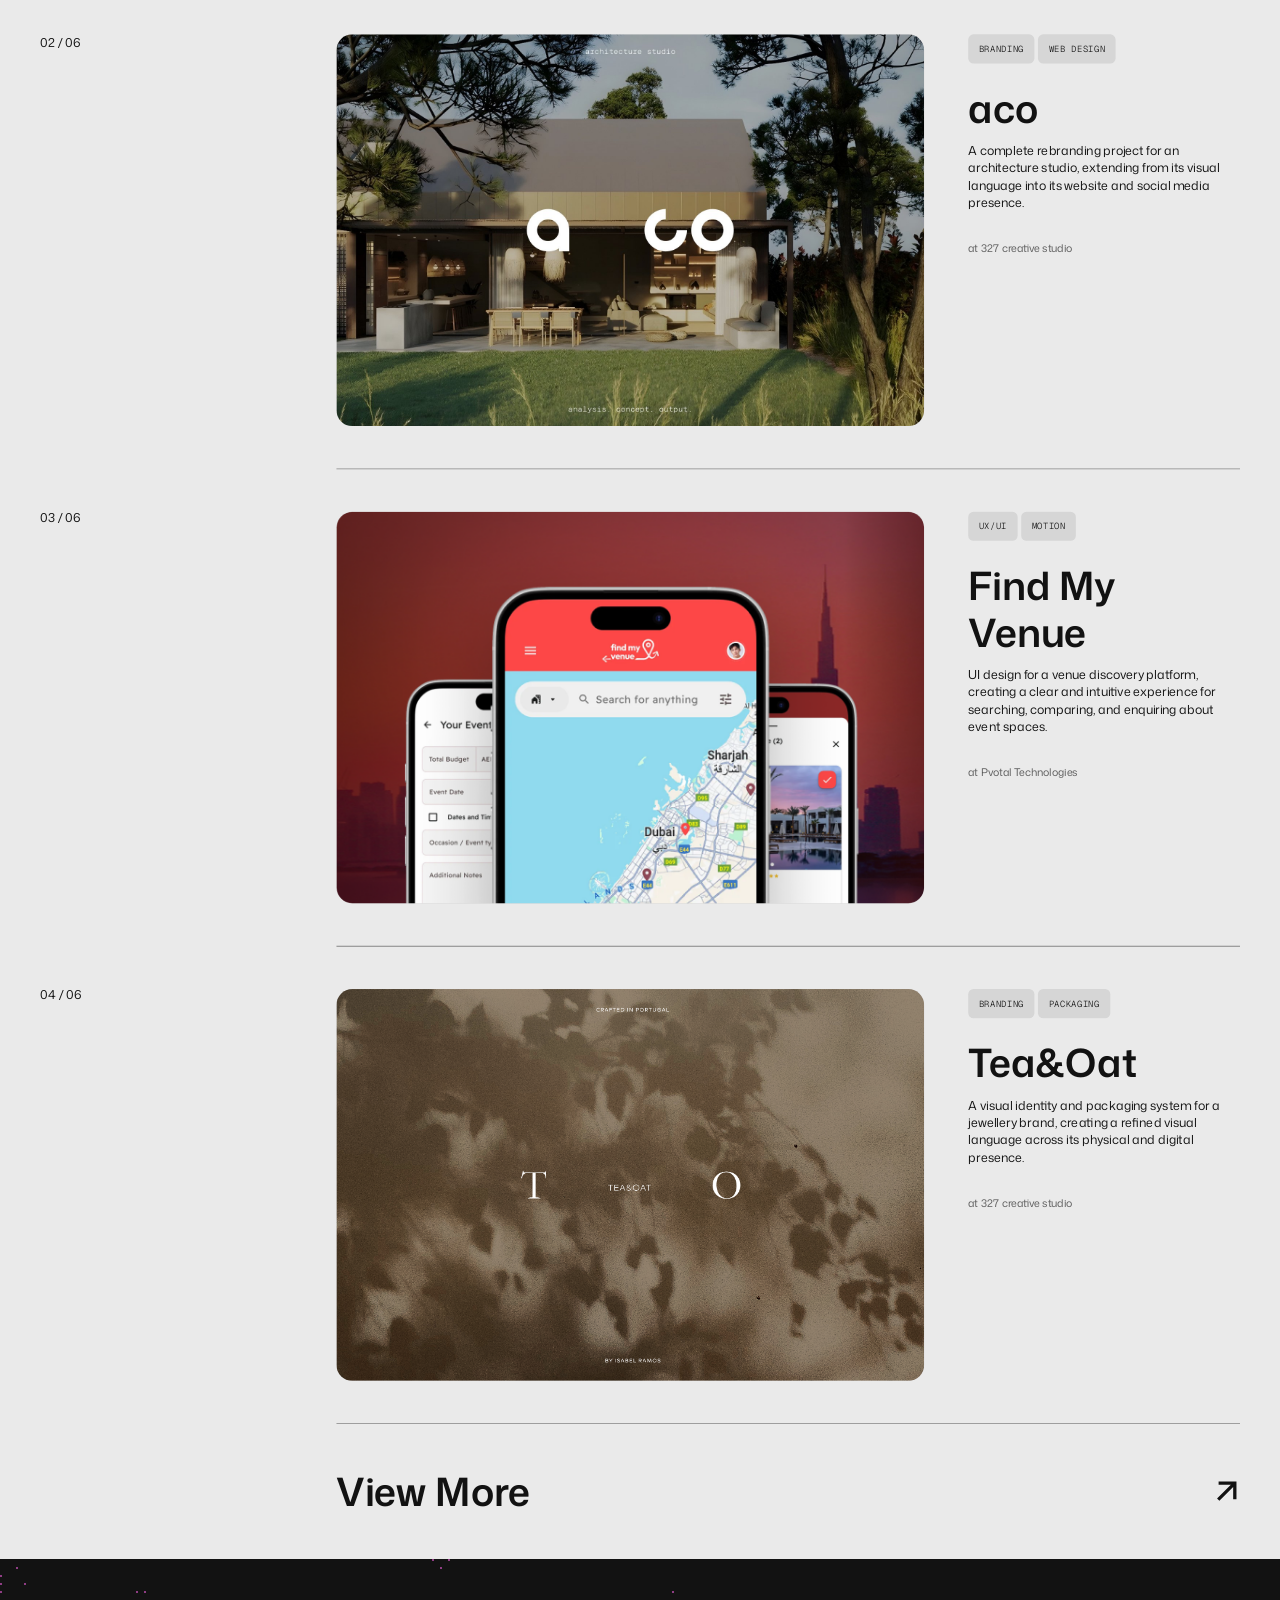
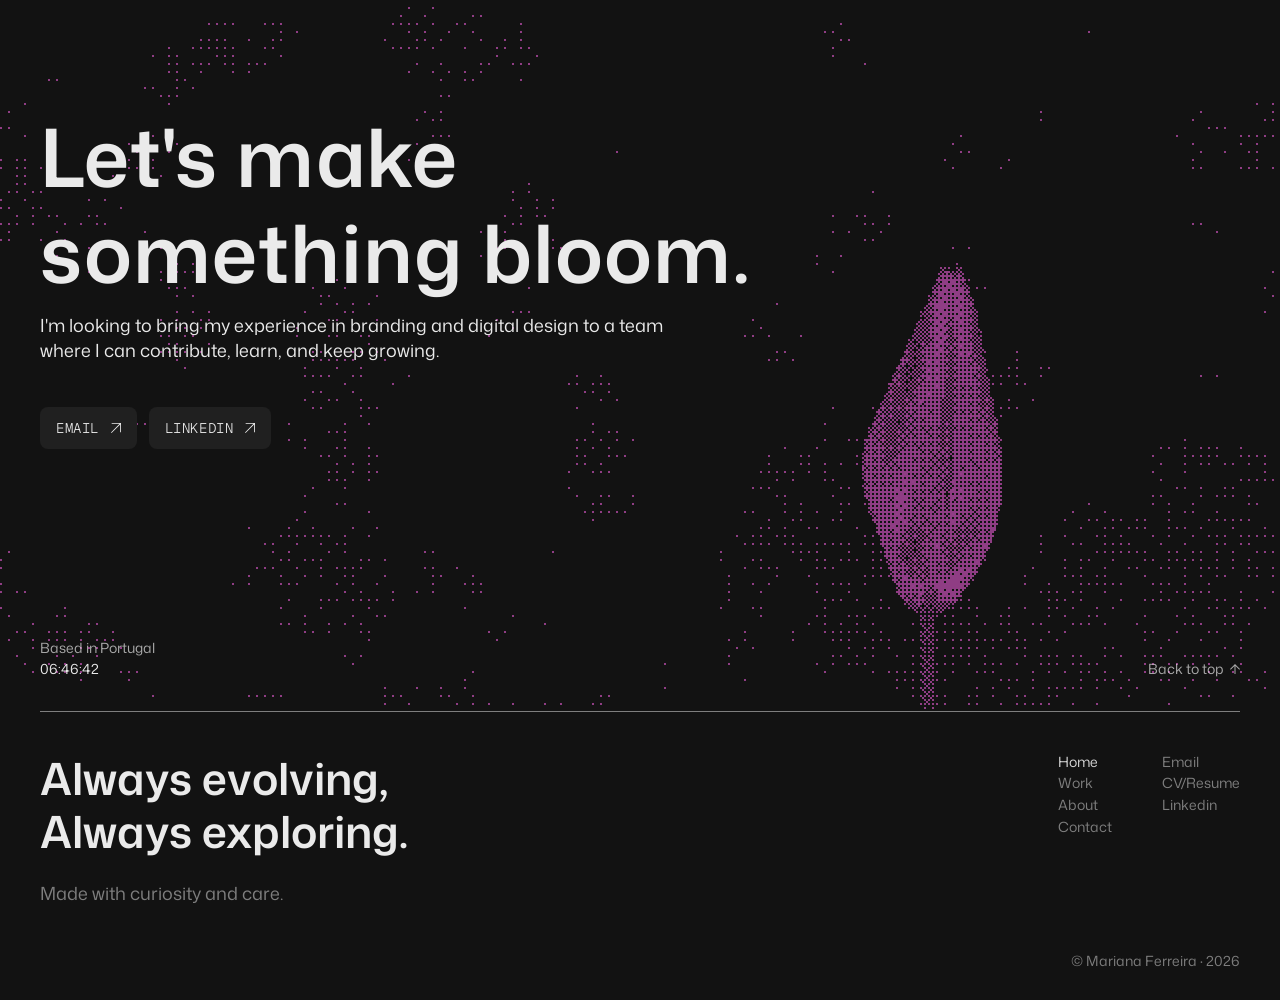
==== commit ab8f1d97: "Mobile: shorten top padding of Work, About and project pages (48px -> 24px) Co-Authored-By: Claude S" ====
--- a/index.html
+++ b/index.html
@@ -10,7 +10,7 @@
 <link rel="preconnect" href="https://fonts.googleapis.com">
 <link rel="preconnect" href="https://fonts.gstatic.com" crossorigin>
 <link href="https://fonts.googleapis.com/css2?family=Mona+Sans:wdth,wght@100,300;100,400;100,500;100,600&family=Geist+Mono:wght@300&display=swap" rel="stylesheet">
-<link rel="stylesheet" href="css/style.css?v=42">
+<link rel="stylesheet" href="css/style.css?v=43">
 </head>
 <body>
 
--- a/css/style.css
+++ b/css/style.css
@@ -407,7 +407,7 @@
 .work-card__tags { display: flex; gap: 4px; flex-wrap: wrap; }
 
 @media (max-width: 900px) {
-  .work-body { flex-direction: column; padding: 48px 24px 60px; }
+  .work-body { flex-direction: column; padding: 24px 24px 60px; }
   .work-info { width: 100%; }
   .work-filters { flex-direction: row; flex-wrap: wrap; }
   .work-grid-2col { grid-template-columns: 1fr; width: 100%; }
@@ -439,7 +439,7 @@
 .about-photos__row > div { flex: 1; min-width: 0; }
 
 @media (max-width: 900px) {
-  .about-body { flex-direction: column; padding: 48px 24px 60px; }
+  .about-body { flex-direction: column; padding: 24px 24px 60px; }
   .about-info { width: 100%; }
   .about-photos__row { flex-direction: column; }
   .about-photos__row img, .about-photos > img { height: auto; aspect-ratio: 490 / 565; }
@@ -492,7 +492,7 @@
 .project-detail__note-body p { margin: 0; }
 
 @media (max-width: 900px) {
-  .project-detail__body { flex-direction: column; padding: 48px 24px 60px; }
+  .project-detail__body { flex-direction: column; padding: 24px 24px 60px; }
   .project-detail__info { width: 100%; }
   .project-detail__pair { flex-direction: column; }
   .project-detail__note { flex-direction: column; gap: 8px; padding: 16px 0; }
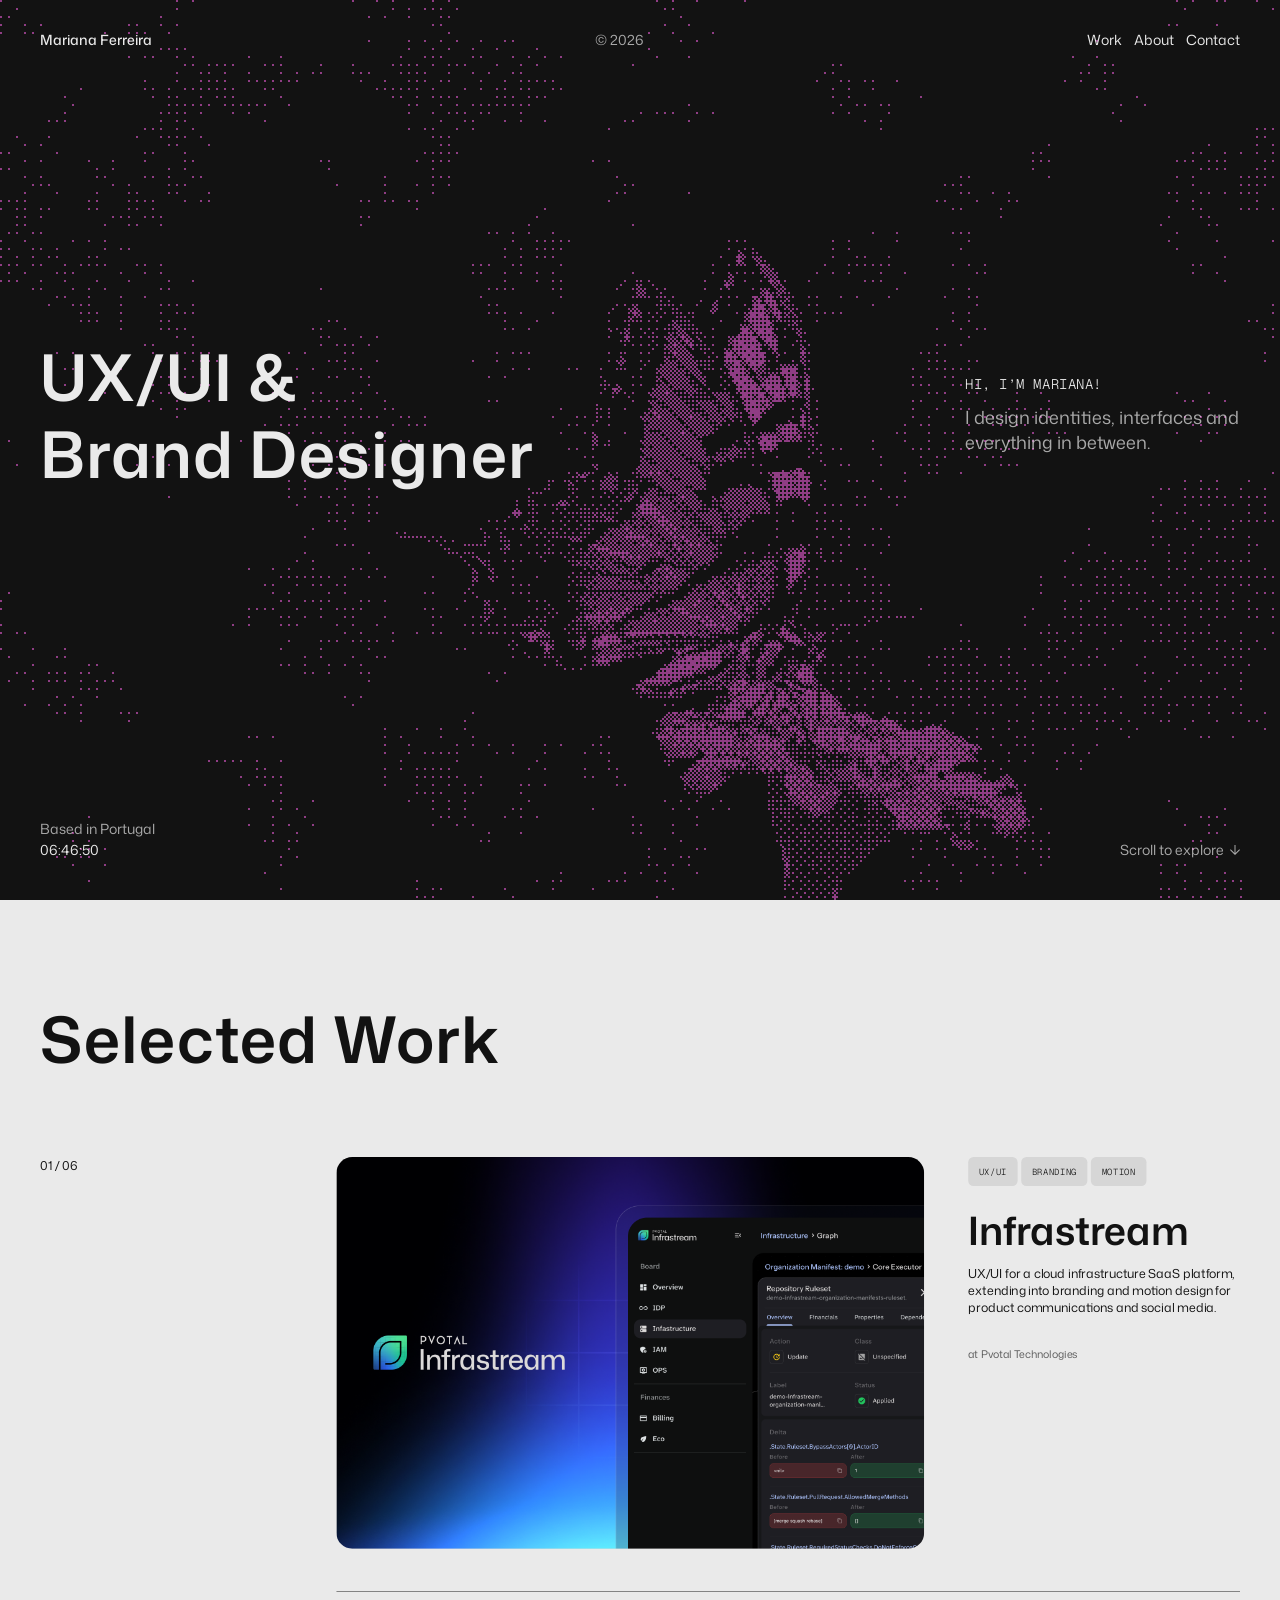
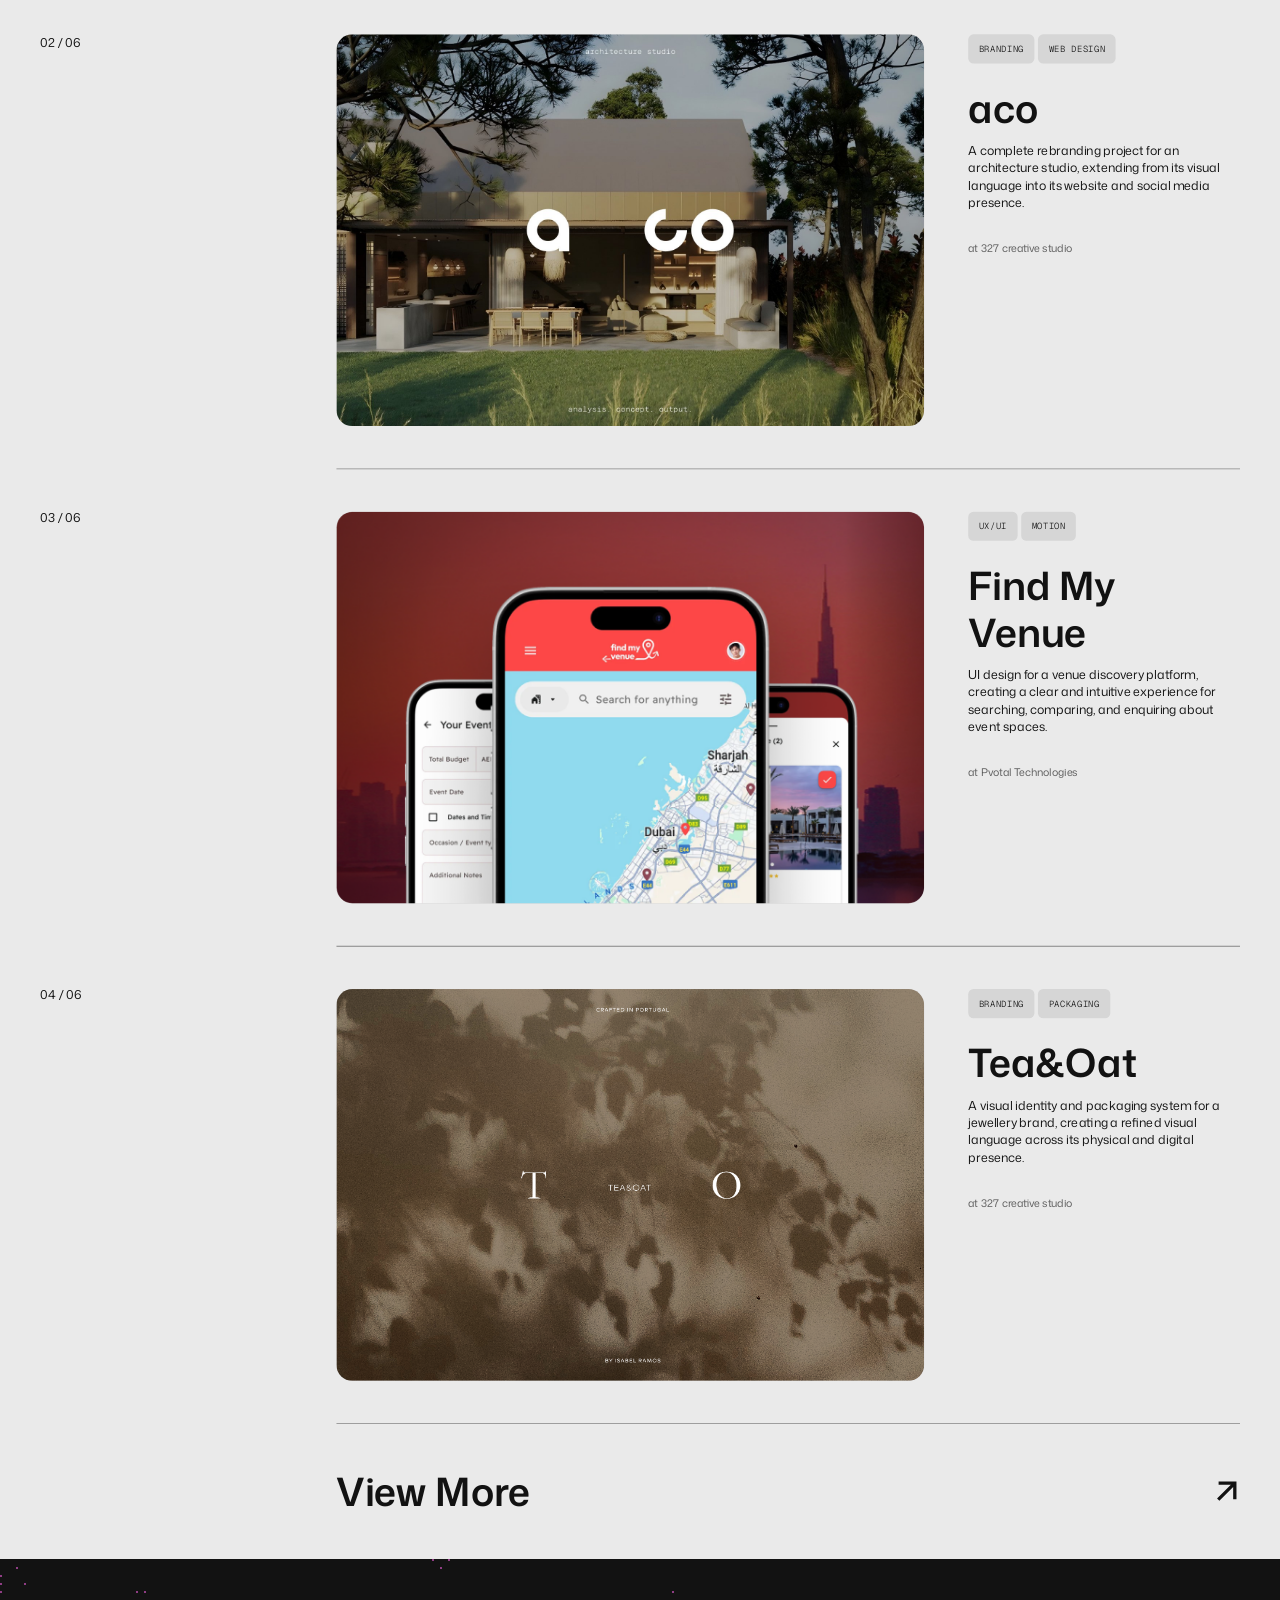
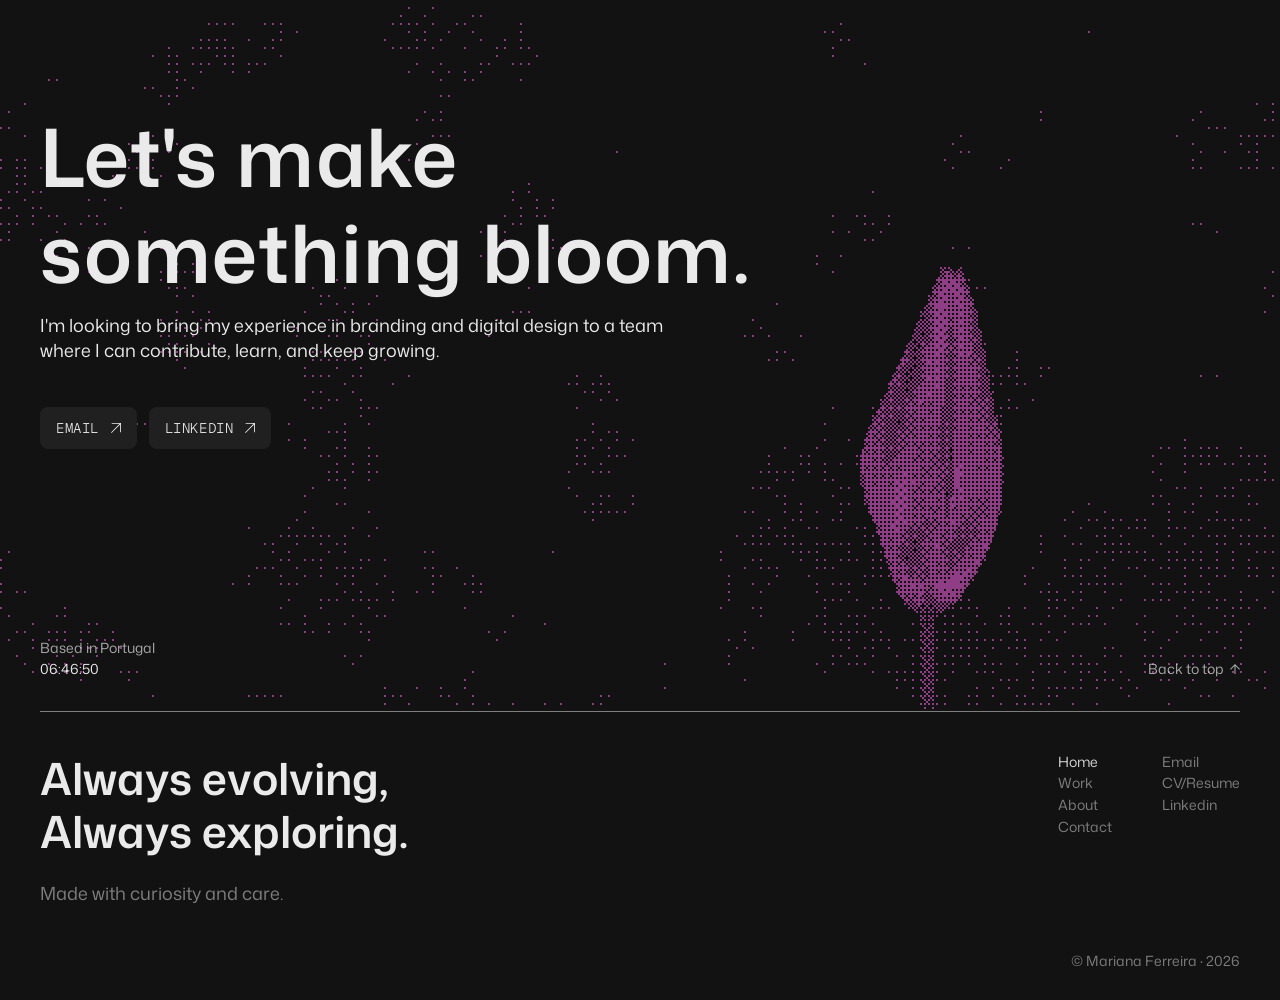
==== commit 98e08828: "Add Find My Venue project page Page with the two scroll-triggered looping clips, linked from the hom" ====
--- a/index.html
+++ b/index.html
@@ -103,7 +103,7 @@
 
         <div class="line-divider line-divider--projects" role="presentation"></div>
 
-        <article class="project-row">
+        <a class="project-row" href="work/find-my-venue.html">
           <div class="project-row__image">
             <img src="assets/images/projects/find-my-venue-2.png" alt="Find My Venue app screens over a Dubai skyline">
           </div>
@@ -118,7 +118,7 @@
             </div>
             <p class="project-row__client t-label-12">at Pvotal Technologies</p>
           </div>
-        </article>
+        </a>
 
         <div class="line-divider line-divider--projects" role="presentation"></div>
 
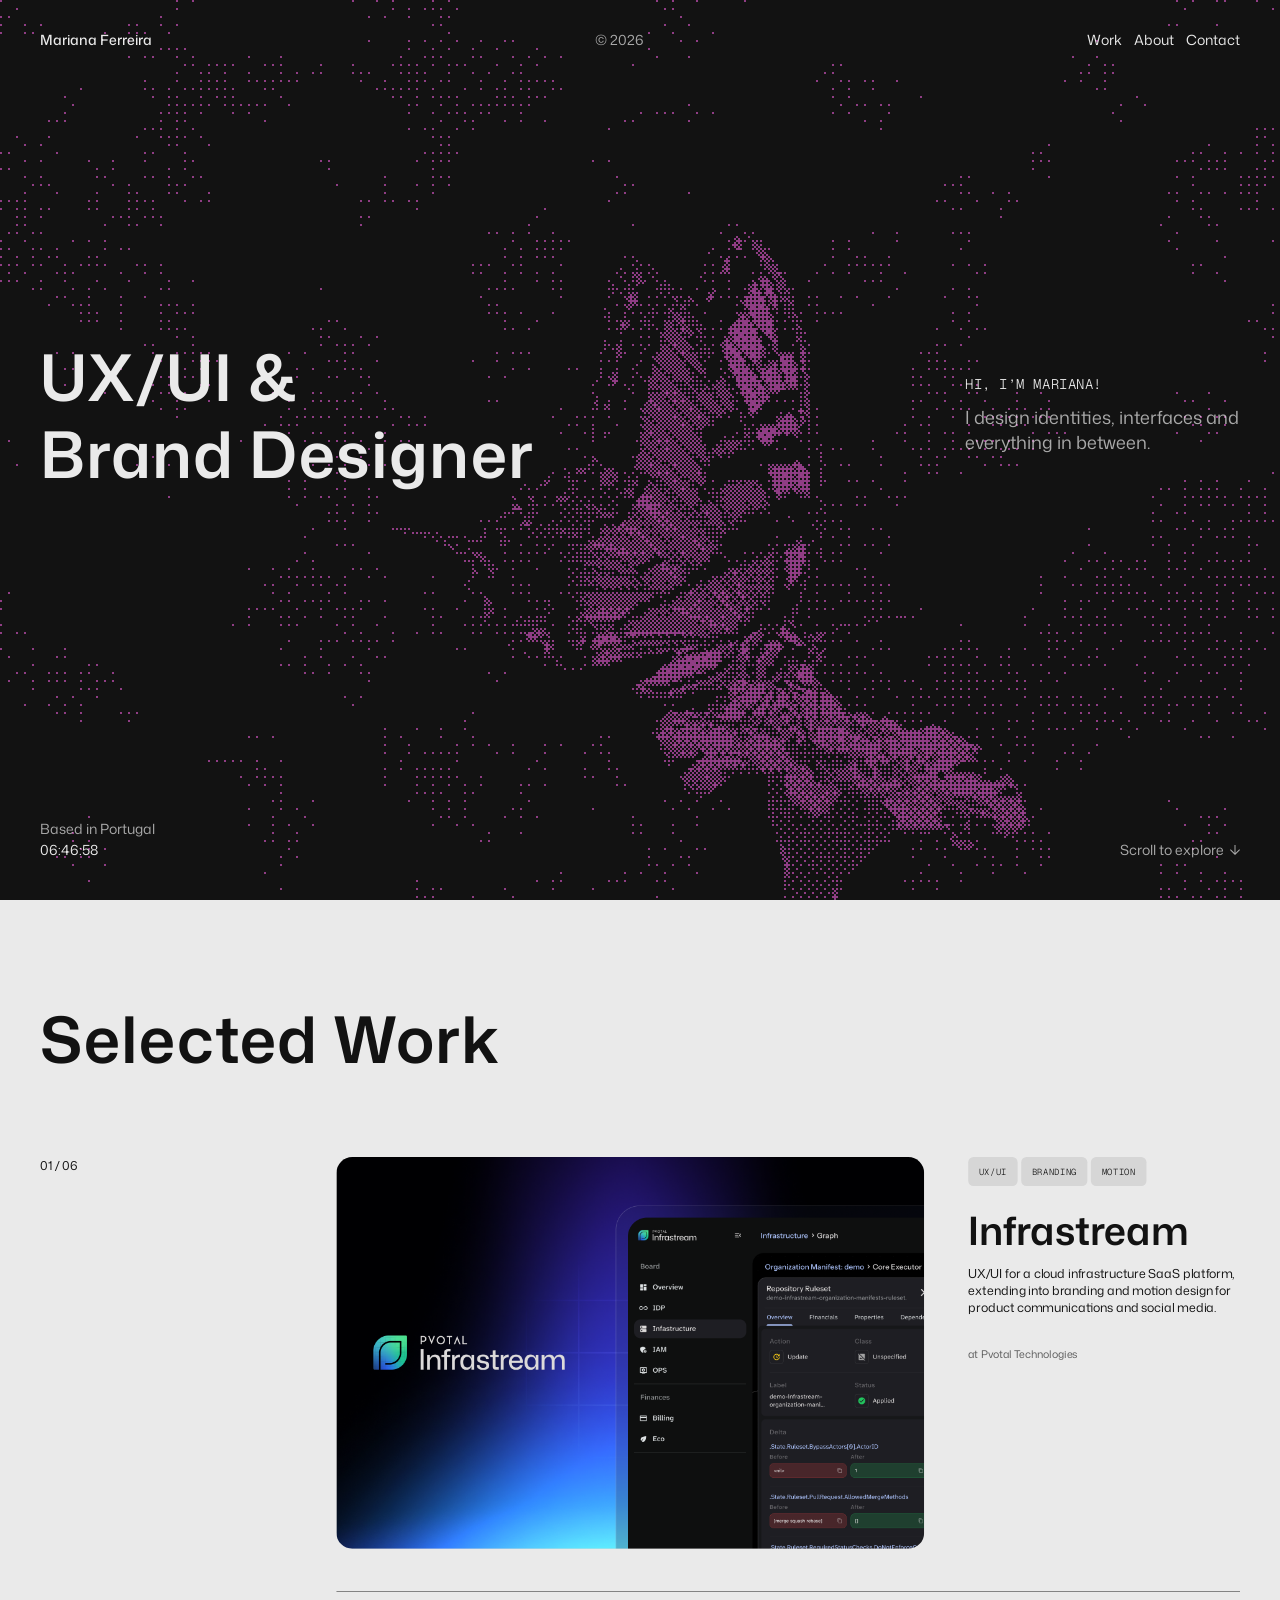
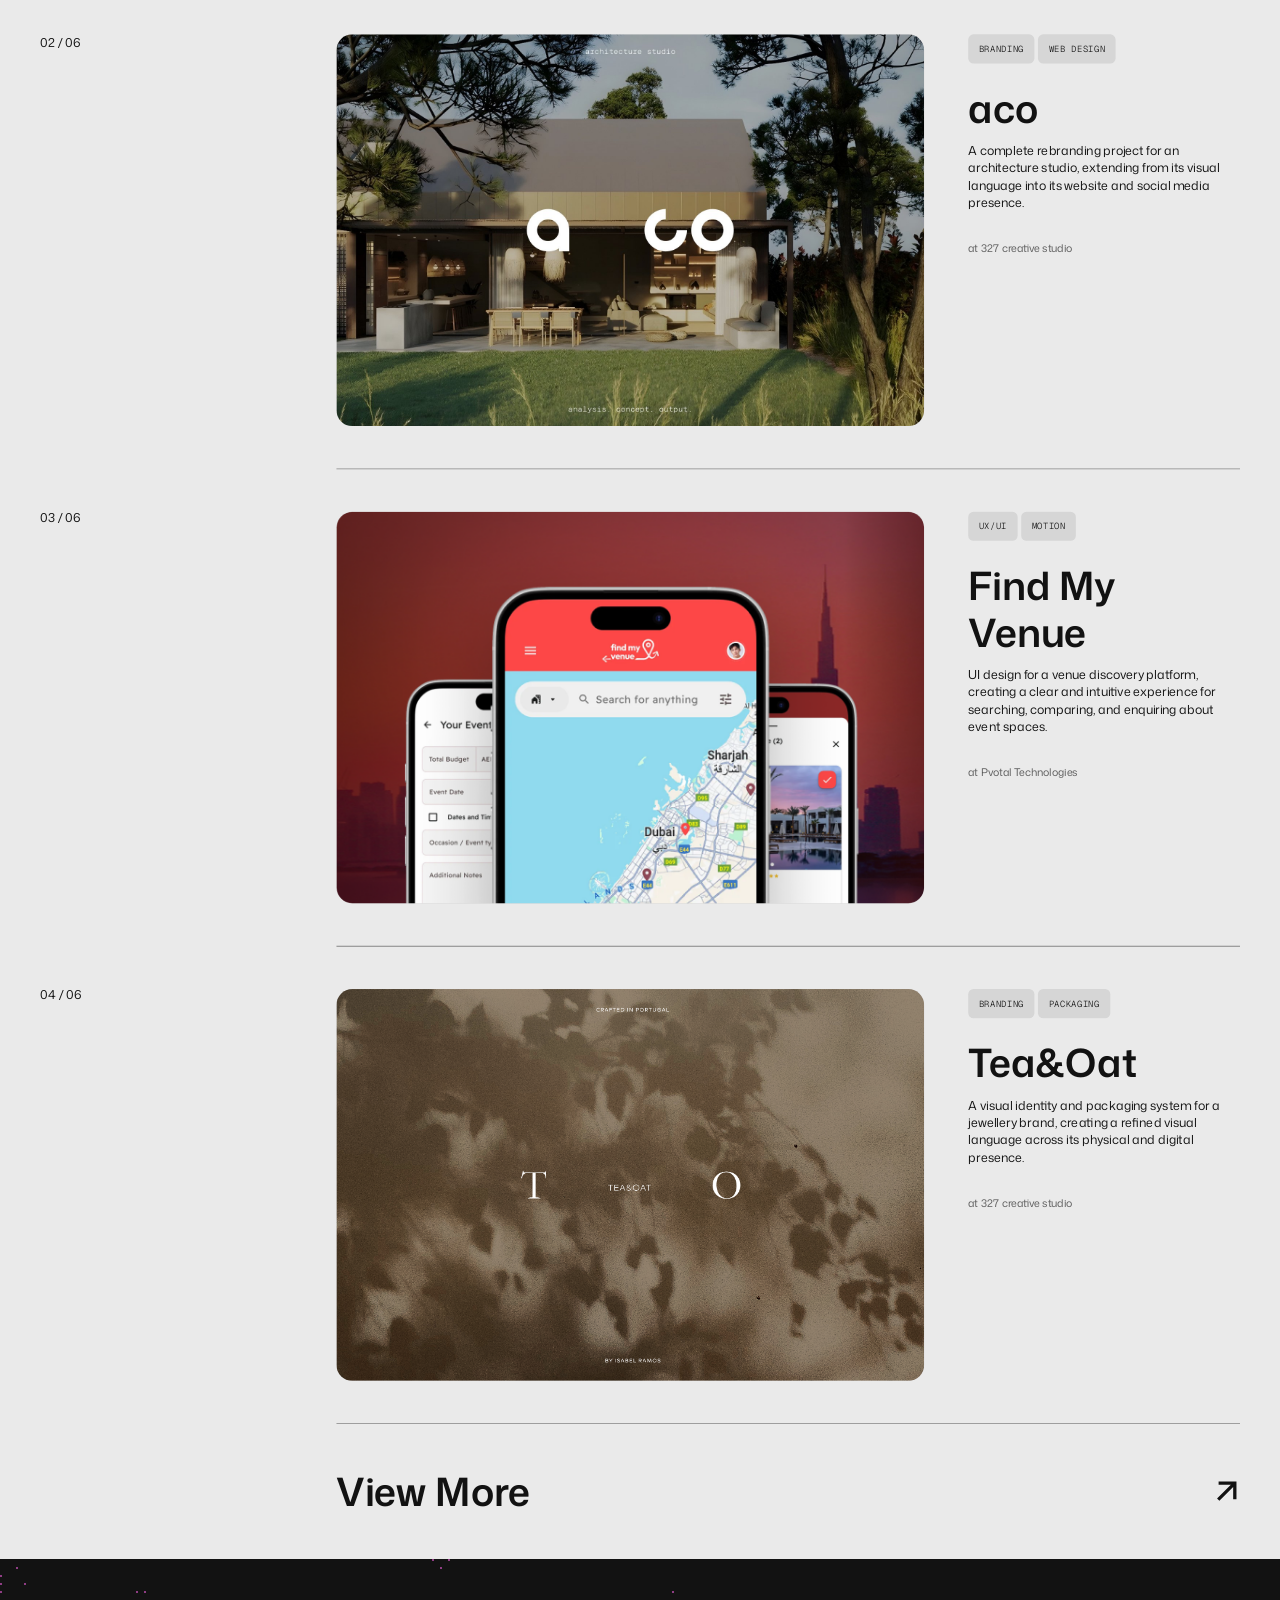
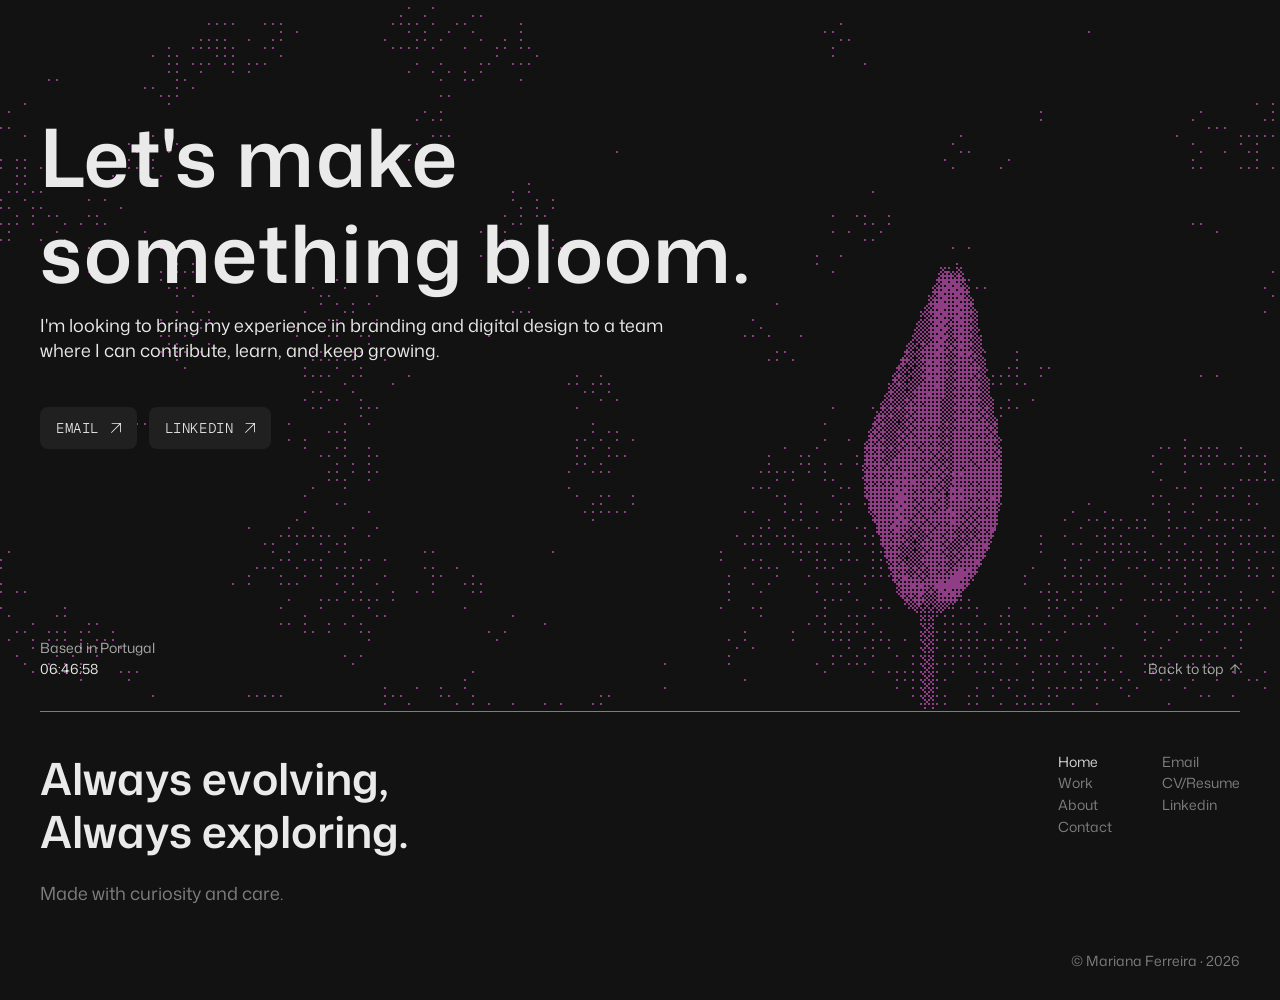
==== commit ae2452bb: "Add GoatCounter cookieless analytics to all pages Co-Authored-By: Claude Sonnet 5.5 <noreply@anthrop" ====
--- a/index.html
+++ b/index.html
@@ -295,5 +295,7 @@
   contactObserver.observe(document.getElementById('contact'));
 </script>
 <script src="js/reveal.js?v=1"></script>
+<script data-goatcounter="https://mariana-15.goatcounter.com/count"
+        async src="//gc.zgo.at/count.js"></script>
 </body>
 </html>
